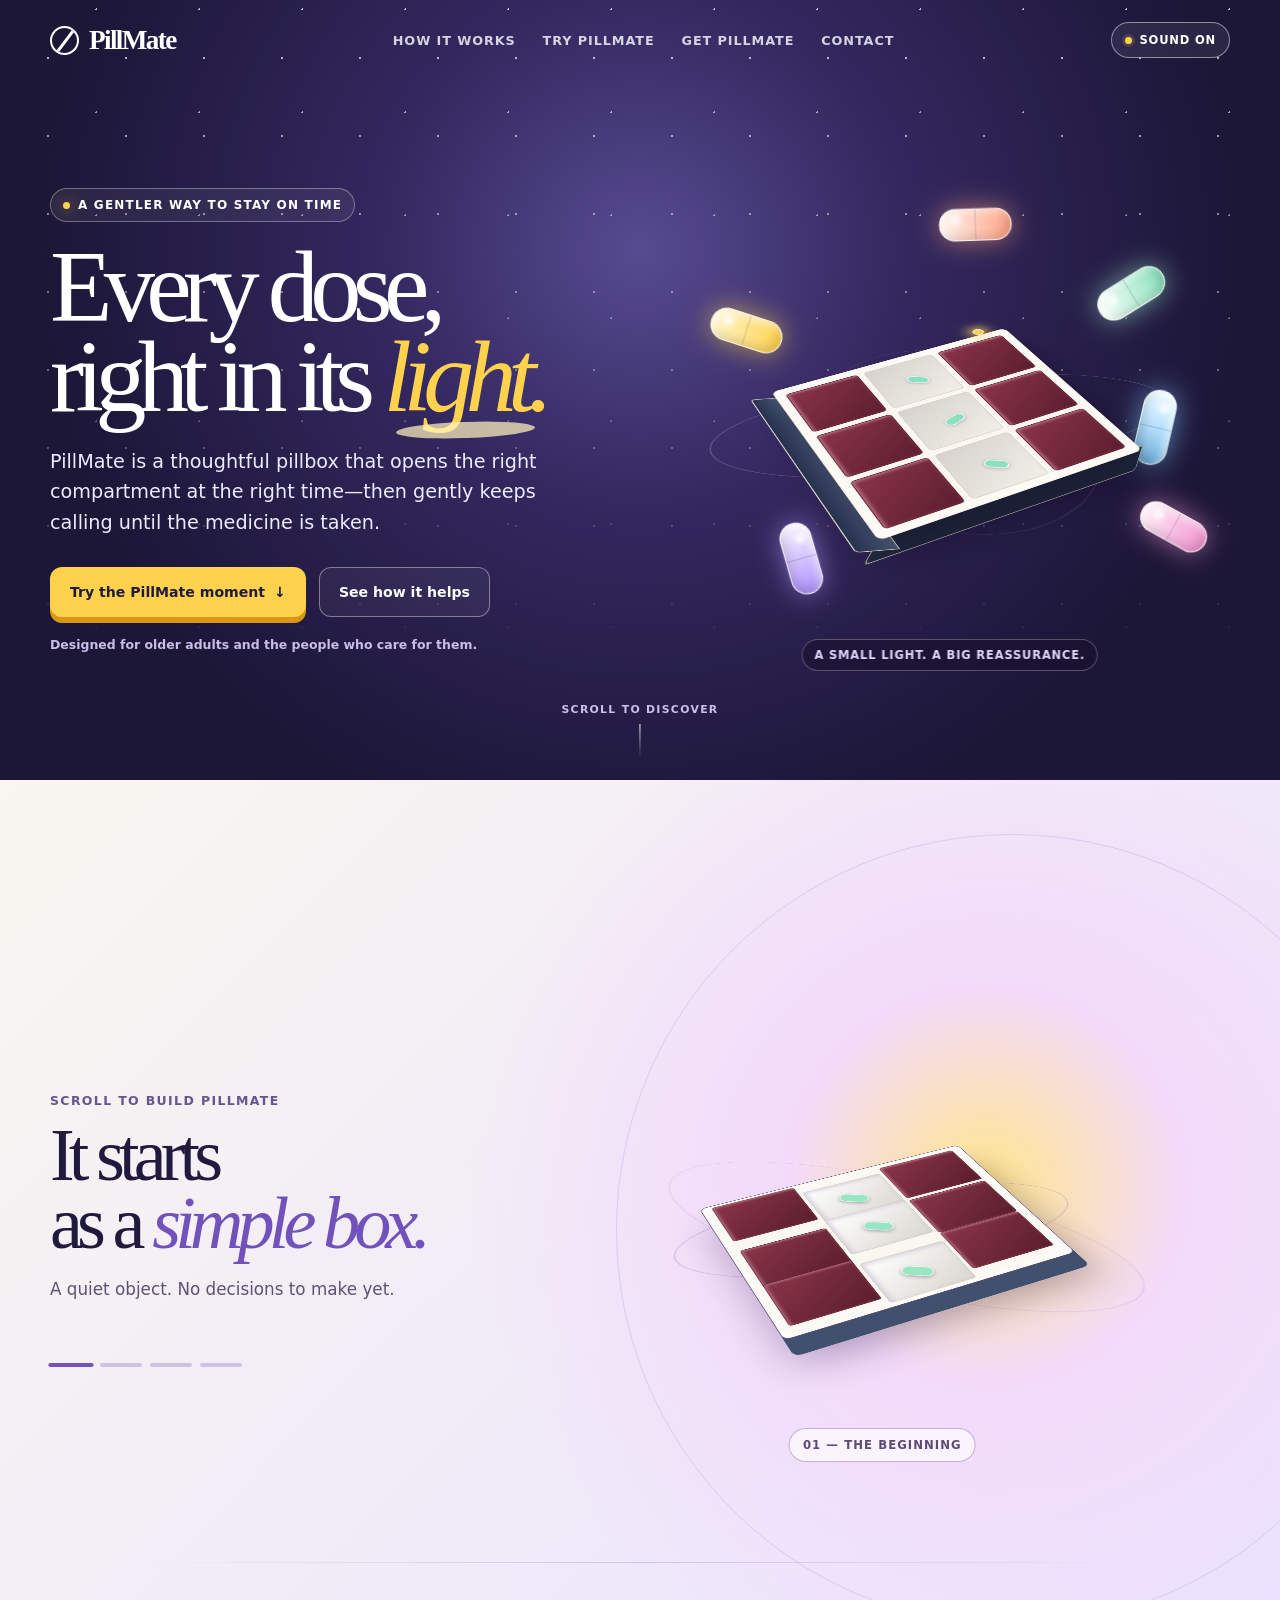
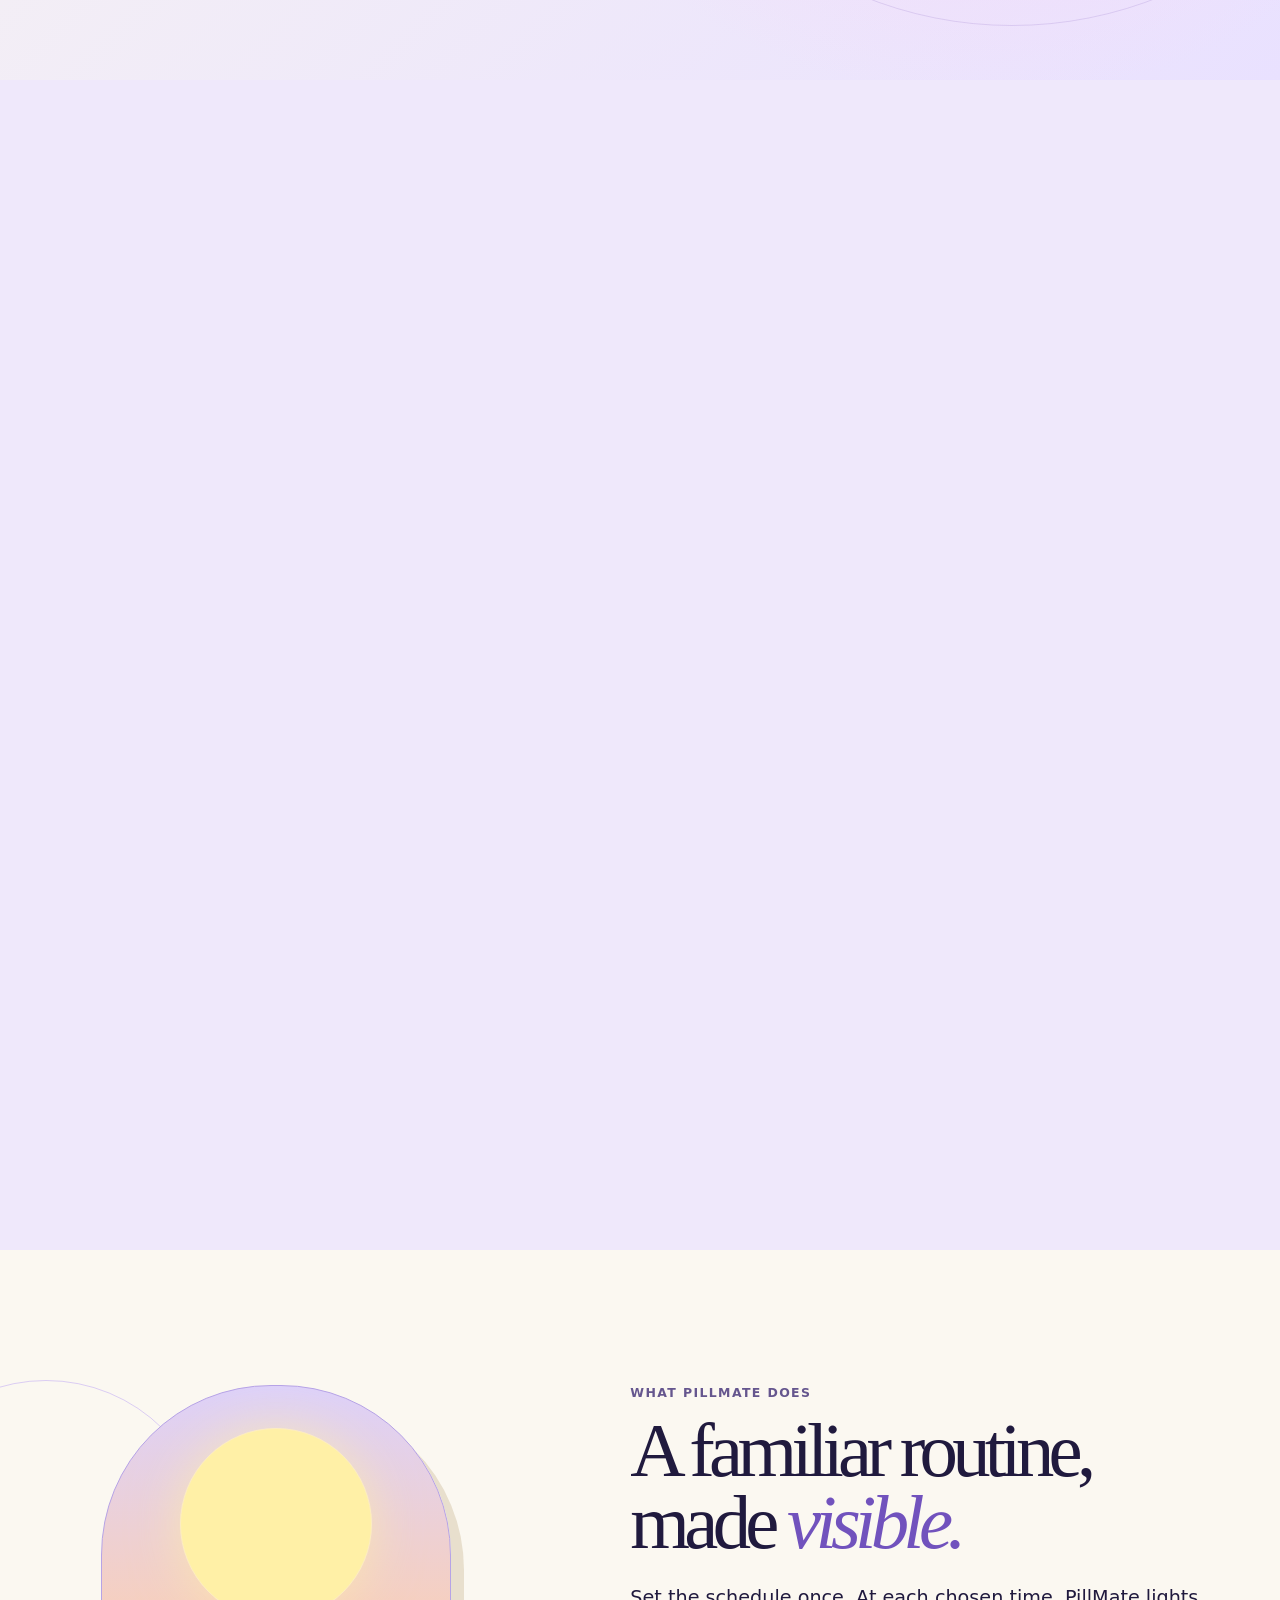
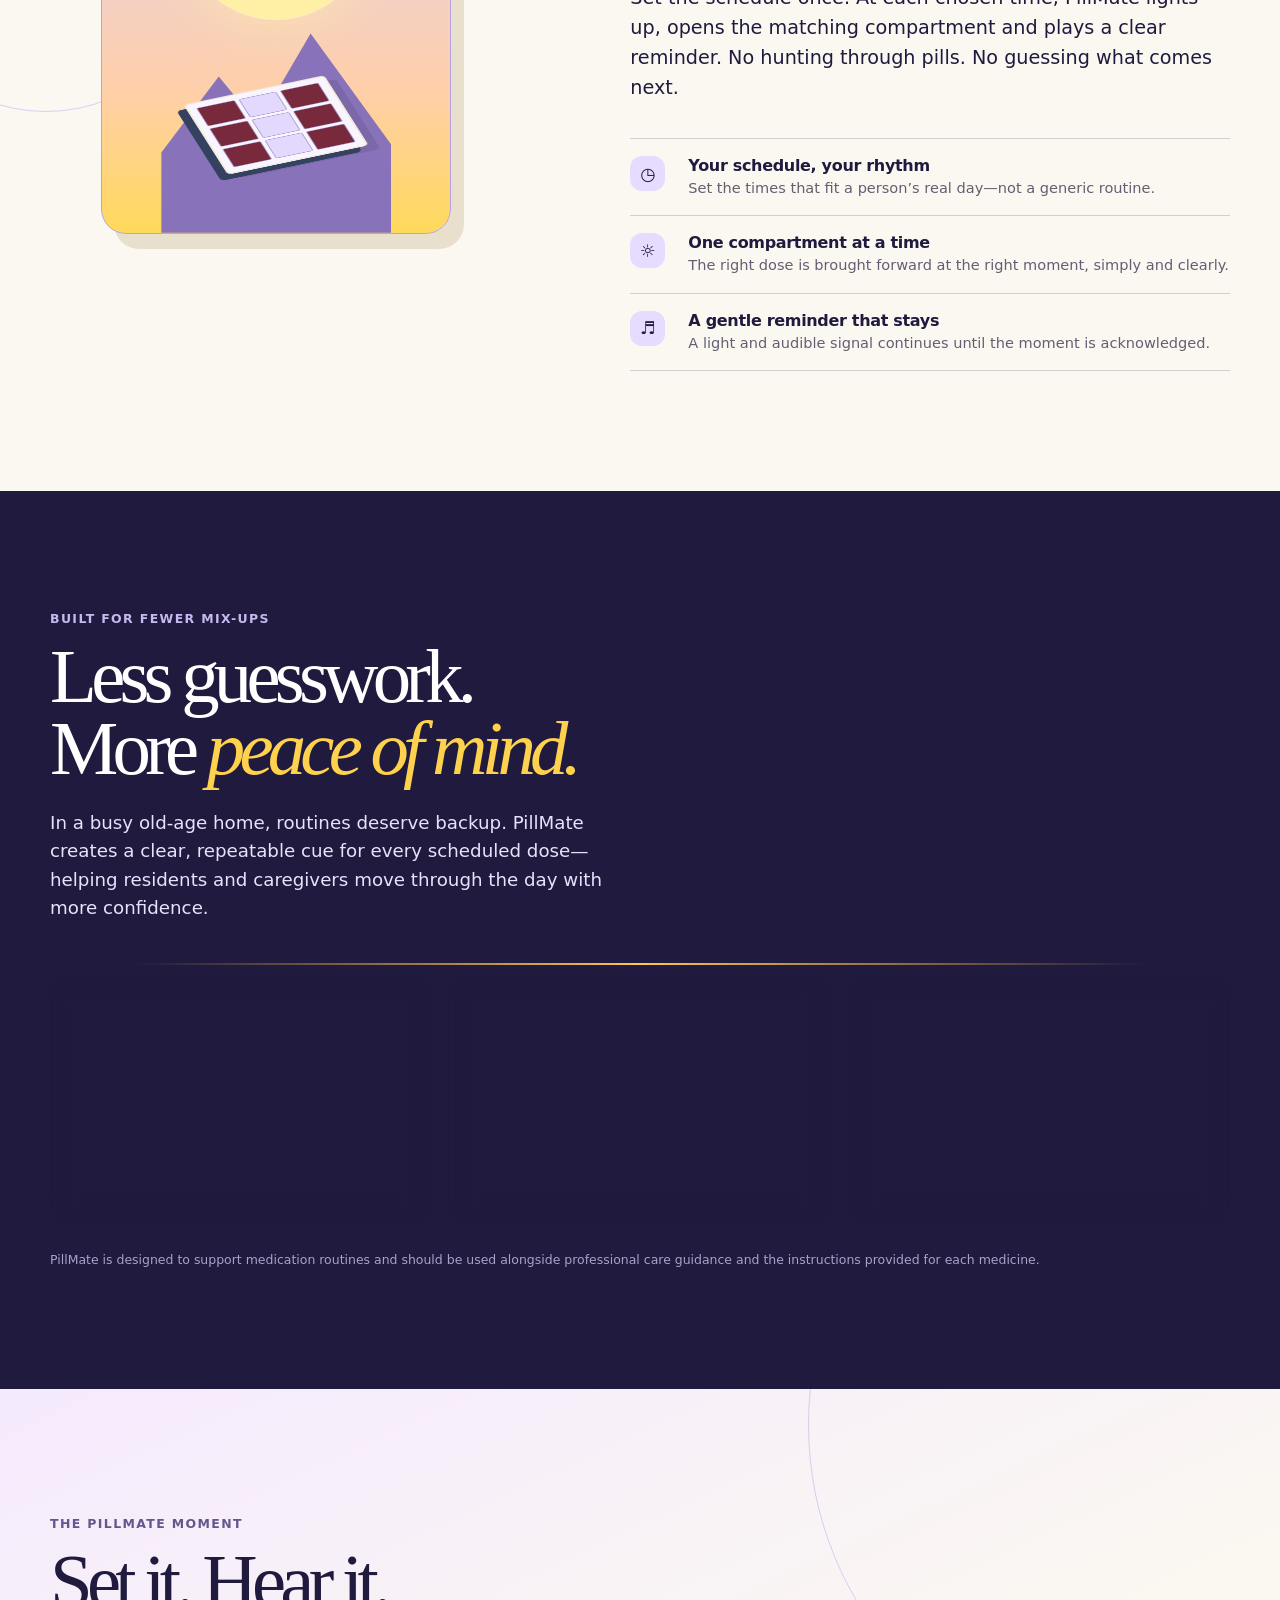
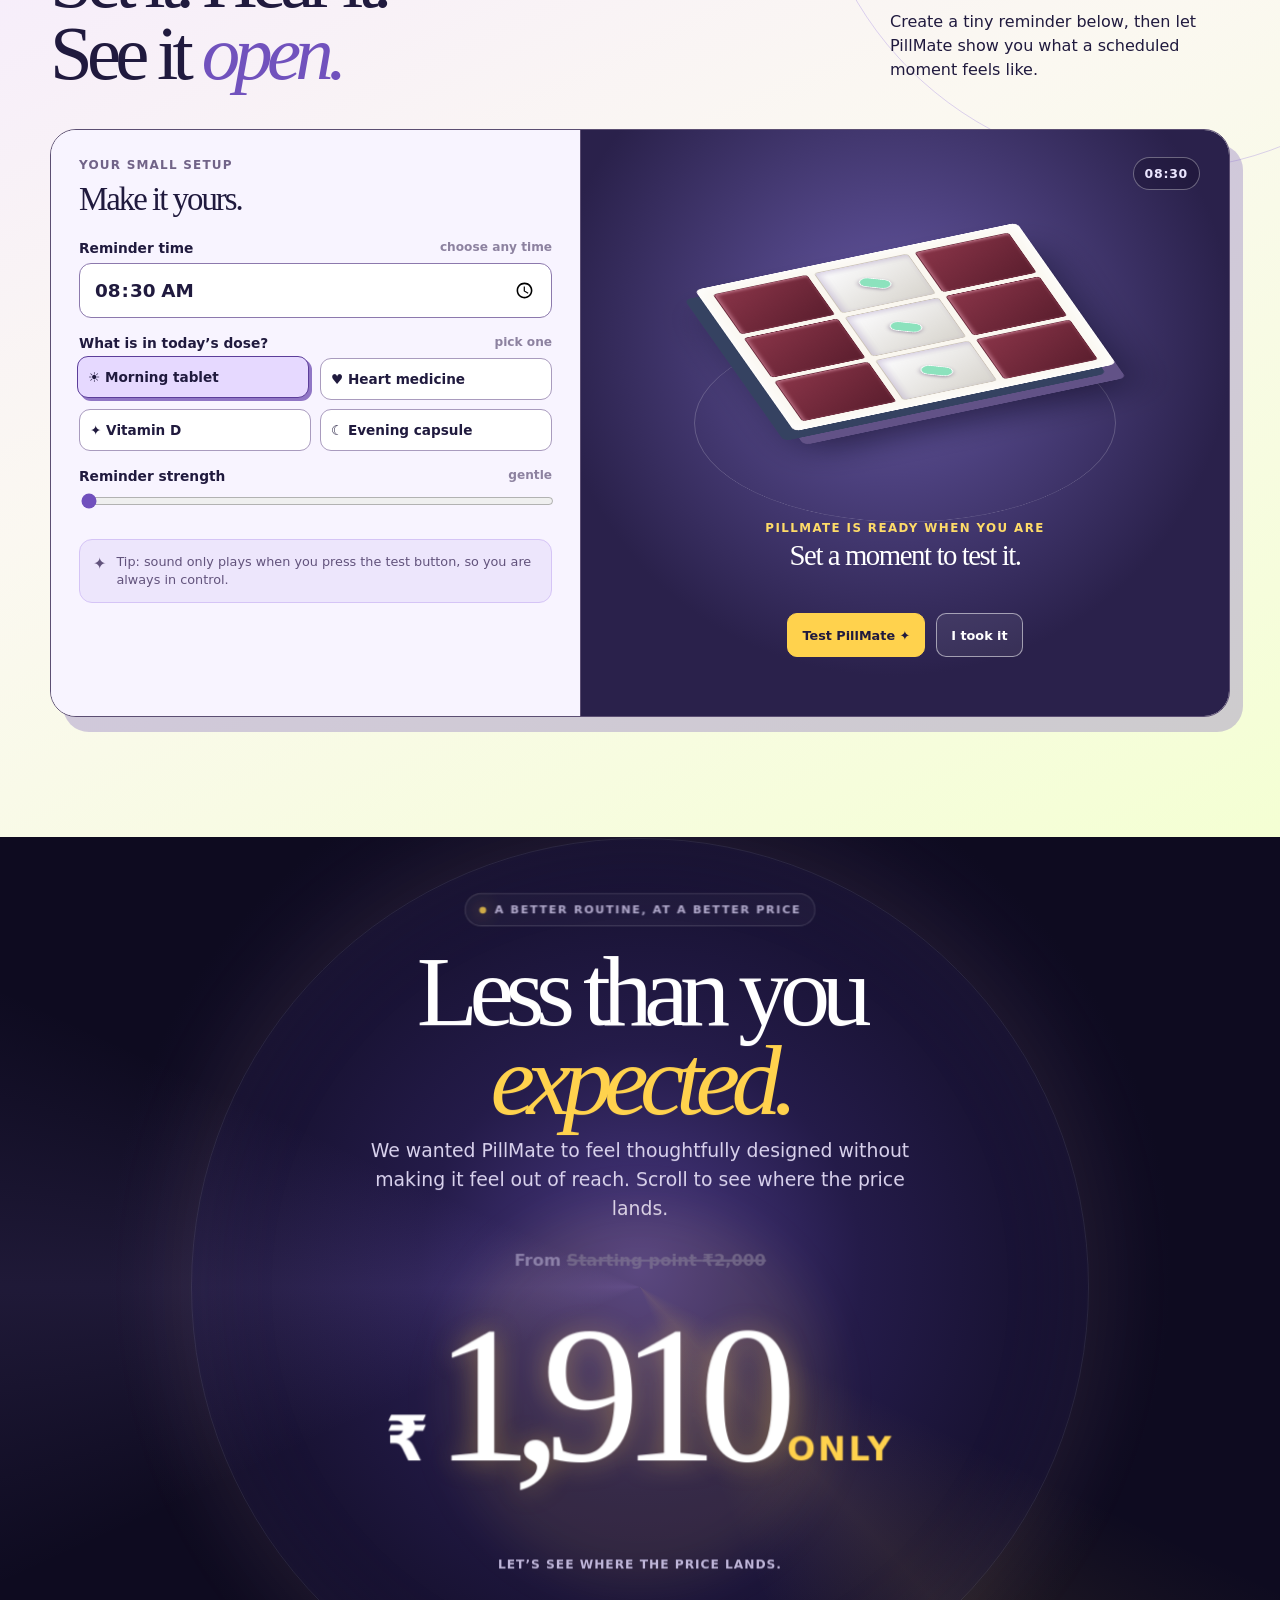
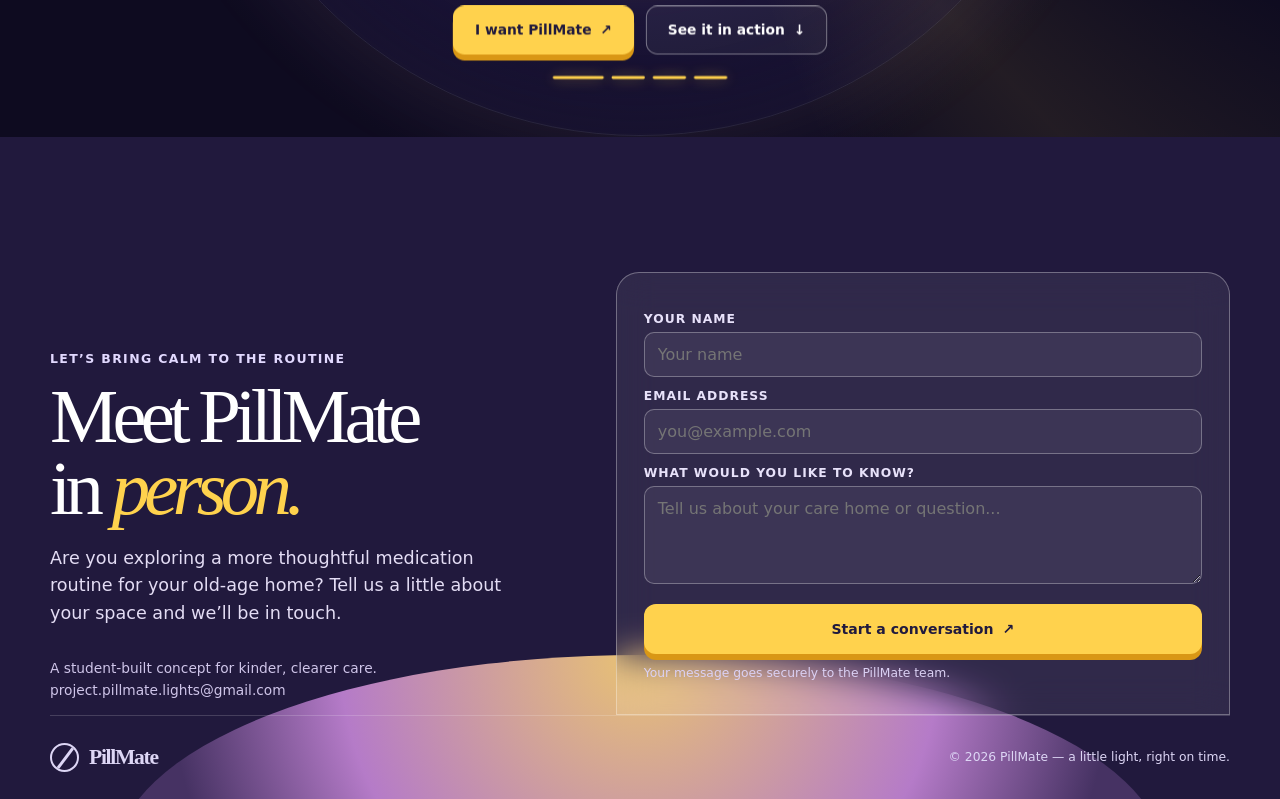
==== index.html @ ad701865 "Initial commit via Netlify [skip ci]" ====
<!doctype html>
<html lang="en">
<head>
  <meta charset="UTF-8" />
  <meta name="viewport" content="width=device-width, initial-scale=1.0" />
  <meta name="theme-color" content="#1b1535" />
  <title>PillMate — light for every dose</title>
  <style>
    :root {
      --ink: #201a3e;
      --night: #1c1637;
      --paper: #fbf8f1;
      --lavender: #e7dcff;
      --lilac: #aa8cf5;
      --peach: #ffc8a6;
      --gold: #ffd24d;
      --mint: #abedce;
      --red: #fb715e;
      --line: rgba(32, 26, 62, .18);
      --serif: Georgia, "Times New Roman", serif;
      --sans: Inter, ui-sans-serif, system-ui, -apple-system, BlinkMacSystemFont, "Segoe UI", sans-serif;
    }

    * { box-sizing: border-box; }
    html { scroll-behavior: smooth; }
    body { margin: 0; min-width: 320px; color: var(--ink); background: var(--paper); font-family: var(--sans); overflow-x: hidden; }
    button, input, textarea { font: inherit; }
    button { cursor: pointer; }
    a { color: inherit; text-decoration: none; }
    .shell { width: min(1180px, calc(100% - 48px)); margin: 0 auto; }
    .access-skip { position: absolute; left: -1000px; top: 10px; z-index: 100; padding: 12px 15px; color: #fff; background: var(--ink); border-radius: 10px; }
    .access-skip:focus { left: 10px; }

    .nav-wrap { position: absolute; z-index: 20; top: 0; left: 0; width: 100%; }
    nav { display: flex; align-items: center; justify-content: space-between; gap: 24px; padding: 22px 0; color: #fff; }
    .logo { display: inline-flex; align-items: center; gap: 10px; font-family: var(--serif); font-size: 1.7rem; font-weight: 700; letter-spacing: -.06em; }
    .logo-mark { position: relative; width: 29px; height: 29px; border: 2px solid currentColor; border-radius: 50%; overflow: hidden; }
    .logo-mark::before { content: ""; position: absolute; width: 3px; height: 34px; background: currentColor; left: 12px; top: -4px; transform: rotate(37deg); }
    .nav-links { display: flex; gap: 27px; align-items: center; font-size: .8rem; font-weight: 800; letter-spacing: .07em; text-transform: uppercase; }
    .nav-links a { opacity: .8; transition: opacity .2s; }
    .nav-links a:hover { opacity: 1; }
    .sound-button { display: inline-flex; gap: 7px; align-items: center; border: 1px solid #ffffff77; padding: 10px 13px; color: inherit; border-radius: 999px; background: #ffffff12; font-size: .72rem; font-weight: 800; letter-spacing: .07em; text-transform: uppercase; backdrop-filter: blur(10px); }
    .sound-dot { width: 7px; height: 7px; border-radius: 50%; background: var(--gold); box-shadow: 0 0 0 3px #ffd24d22; }

    .hero { position: relative; min-height: 780px; display: grid; place-items: center; padding: 140px 0 80px; color: #fff; overflow: hidden; background: radial-gradient(circle at 50% 32%, #574b91 0, #33285f 31%, #1c1637 72%); }
    .hero::before { content: ""; position: absolute; inset: 0; opacity: .72; background-image: radial-gradient(#fff 1px, transparent 1px), radial-gradient(#fff 1px, transparent 1px); background-size: 78px 78px, 103px 103px; background-position: 9px 19px, 45px 61px; mask-image: linear-gradient(to bottom, #000, transparent 89%); }
    .hero-grid { display: grid; grid-template-columns: 1.02fr .98fr; align-items: center; gap: 36px; position: relative; z-index: 2; }
    .kicker { display: inline-flex; gap: 8px; align-items: center; padding: 9px 12px; border: 1px solid #ffffff55; border-radius: 999px; color: #fff; background: #ffffff0f; font-size: .75rem; font-weight: 800; letter-spacing: .1em; text-transform: uppercase; }
    .kicker i { width: 7px; height: 7px; border-radius: 50%; background: var(--gold); box-shadow: 0 0 18px var(--gold); }
    h1, h2, h3, p { margin-top: 0; }
    h1 { max-width: 690px; margin: 20px 0 24px; font-family: var(--serif); font-size: clamp(3.8rem, 8vw, 7.5rem); font-weight: 500; line-height: .88; letter-spacing: -.085em; }
    h1 em { position: relative; color: var(--gold); font-style: italic; }
    h1 em::after { content: ""; position: absolute; left: 8%; bottom: -.05em; width: 86%; height: .16em; border-radius: 50%; background: #fff4bd; transform: rotate(-2deg); opacity: .72; }
    .hero-copy { max-width: 505px; font-size: clamp(1rem, 1.65vw, 1.2rem); line-height: 1.6; color: #eeebff; }
    .hero-cta { display: flex; gap: 13px; flex-wrap: wrap; margin-top: 28px; }
    .button { display: inline-flex; align-items: center; justify-content: center; gap: 9px; min-height: 50px; padding: 13px 19px; border: 1.5px solid transparent; border-radius: 12px; font-size: .88rem; font-weight: 850; transition: transform .18s, box-shadow .18s, background .18s; }
    .button:hover { transform: translateY(-3px); }
    .button.primary { color: var(--ink); background: var(--gold); box-shadow: 0 6px 0 #d99715; }
    .button.primary:hover { box-shadow: 0 3px 0 #d99715; }
    .button.ghost { color: #fff; background: #ffffff0c; border-color: #ffffff66; }
    .hero-footnote { margin: 20px 0 0; color: #c8bee8; font-size: .78rem; font-weight: 650; }

    .scene { position: relative; height: 530px; min-width: 0; perspective: 1100px; }
    .orbit { position: absolute; top: 50%; left: 50%; border: 1px solid #ffffff3f; border-radius: 50%; transform: translate(-50%, -50%) rotateX(68deg) rotateZ(-20deg); }
    .orbit.one { width: 475px; height: 235px; } .orbit.two { width: 380px; height: 187px; transform: translate(-50%, -50%) rotateX(69deg) rotateZ(48deg); }
    .orbit.three { width: 565px; height: 275px; transform: translate(-50%, -50%) rotateX(72deg) rotateZ(83deg); opacity: .46; }
    .gem { position: absolute; z-index: 1; left: 50%; top: 50%; width: 64px; height: 64px; border: 1px solid #fff8; border-radius: 23px 48px 32px 47px; background: var(--gem); box-shadow: inset 7px 7px 10px #fff5, inset -10px -8px 15px #0002, 0 0 32px var(--glow); transform: translate(-50%, -50%) translate3d(var(--x), var(--y), var(--z)) rotate(var(--r)); animation: orbitFloat var(--time) ease-in-out infinite alternate; }
    .gem::after { content: ""; position: absolute; width: 17px; height: 17px; top: 13px; left: 13px; border-radius: 50%; background: #fff9; filter: blur(2px); }
    .g1 { --gem: #ffd45c; --glow: #ffcf4d99; --x: -198px; --y: -87px; --z: 30px; --r: 18deg; --time: 4.1s; }
    .g2 { --gem: #9de8c7; --glow: #9de8c799; --x: 176px; --y: -123px; --z: 32px; --r: -32deg; --time: 4.8s; }
    .g3 { --gem: #f293d0; --glow: #f293d099; --x: 224px; --y: 107px; --z: -2px; --r: 29deg; --time: 3.9s; }
    .g4 { --gem: #ae93fa; --glow: #ae93fa99; --x: -146px; --y: 136px; --z: 20px; --r: 74deg; --time: 4.5s; }
    .g5 { --gem: #ffa385; --glow: #ffa38599; --x: 25px; --y: -193px; --z: 14px; --r: -2deg; --time: 3.5s; }
    .g6 { --gem: #81cafa; --glow: #81cafa99; --x: 194px; --y: 7px; --z: 60px; --r: 103deg; --time: 4.7s; }
    .pillbox-3d { position: absolute; z-index: 4; top: 50%; left: 50%; width: 280px; height: 263px; transform: translate(-50%, -50%) rotateX(55deg) rotateZ(-28deg); transform-style: preserve-3d; animation: boxFloat 5.2s ease-in-out infinite; }
    .pillbox-3d::before { content: ""; position: absolute; z-index: -1; left: -24px; top: 10px; width: 34px; height: 100%; border: 1px solid #f4e9d8; border-radius: 4px 0 0 4px; background: linear-gradient(90deg, #283350, #526482); transform: skewY(21deg); }
    .box-top, .box-side { position: absolute; border: 1px solid #f2e8d8; background: #faf7f0; }
    .box-top { z-index: 2; inset: 0; display: grid; grid-template-columns: repeat(3, 1fr); grid-template-rows: repeat(3, 1fr); gap: 7px; padding: 10px; border-radius: 7px; box-shadow: inset 0 0 23px #fff, 0 32px 44px #08041455; }
    .box-side { z-index: -2; left: 5px; bottom: -23px; width: 100%; height: 29px; border-radius: 0 0 5px 5px; background: #283451; filter: brightness(.8); transform: skewX(-46deg); transform-origin: top; }
    .compartment { position: relative; overflow: hidden; border: 1px solid #d9d1c4; border-radius: 4px; background: linear-gradient(150deg, #d6d3ce, #f1eee6); }
    .compartment::before { content: ""; position: absolute; width: 22px; height: 10px; top: 44%; left: 41%; border: 1px solid #fff; border-radius: 9px; background: var(--pill-color); box-shadow: 0 1px 4px #4b376855; transform: rotate(-20deg); }
    .compartment:nth-child(3n + 1), .compartment:nth-child(3n) { border-color: #672435; background: linear-gradient(145deg, #8a3348, #5d1f30); box-shadow: inset 2px 2px 4px #bd7589; }
    .compartment:nth-child(3n + 1)::before, .compartment:nth-child(3n)::before { opacity: 0; }
    .compartment:nth-child(2n)::before { transform: rotate(35deg); } .compartment:nth-child(3n + 2)::before { background: #8be1bd; }
    .box-light { position: absolute; z-index: 8; top: -13px; right: 24px; width: 13px; height: 13px; border: 1px solid #fff; border-radius: 50%; background: var(--gold); box-shadow: 0 0 15px 6px #ffdc5eaa; animation: pulse 1.5s infinite alternate; }
    .scene-caption { position: absolute; z-index: 5; bottom: 14px; left: 50%; width: max-content; transform: translateX(-50%); padding: 8px 12px; border: 1px solid #ffffff44; border-radius: 999px; color: #ded7f9; background: #19112d99; font-size: .72rem; font-weight: 800; letter-spacing: .07em; text-transform: uppercase; backdrop-filter: blur(8px); }
    .scroll-hint { position: absolute; z-index: 4; bottom: 22px; left: 50%; display: flex; flex-direction: column; align-items: center; gap: 8px; transform: translateX(-50%); color: #c9bfeb; font-size: .68rem; font-weight: 800; letter-spacing: .12em; text-transform: uppercase; }
    .scroll-hint span { width: 1px; height: 34px; background: linear-gradient(#fff, transparent); }

    .evolution { --simple-opacity: 1; --parts-opacity: 0; --grid-gap: 5px; --box-scale: .78; --box-tilt: 0deg; --slot-a: 0px; --slot-b: 0px; --slot-c: 0px; position: relative; height: 230vh; background: #efe8fb; }
    .evolution-sticky { position: sticky; top: 0; height: 100vh; display: grid; align-items: center; overflow: hidden; background: radial-gradient(circle at 77% 45%, #ffe68e 0, #f3dafa 18%, transparent 47%), linear-gradient(135deg, #f9f6f0, #e9e1ff); }
    .evolution-sticky::before { content: ""; position: absolute; width: min(67vw, 790px); height: min(67vw, 790px); right: -10%; top: 50%; border: 1px solid #967bc93b; border-radius: 50%; transform: translateY(-50%); }
    .evolution-sticky::after { content: ""; position: absolute; width: 78%; height: 1px; bottom: 13%; left: 11%; background: linear-gradient(90deg, transparent, #8d75bf50, transparent); }
    .evolution-grid { position: relative; z-index: 1; display: grid; grid-template-columns: .78fr 1.22fr; gap: 40px; align-items: center; }
    .evolution-copy { max-width: 445px; }
    .evolution-copy h2 { margin: 14px 0 20px; font-family: var(--serif); font-size: clamp(3rem, 5.8vw, 5.8rem); font-weight: 500; line-height: .91; letter-spacing: -.08em; }
    .evolution-copy h2 em { color: #7152bd; font-style: italic; }
    .evolution-copy p { max-width: 390px; min-height: 53px; margin: 0; color: #5d5273; font-size: 1.05rem; line-height: 1.52; }
    .evolution-meter { display: flex; gap: 8px; margin-top: 33px; }
    .evolution-meter span { width: 42px; height: 4px; border-radius: 99px; background: #cfc3e4; transition: background .3s, transform .3s; }
    .evolution-meter span.on { background: #7152bd; transform: scaleX(1.08); }
    .evolution-figure { position: relative; height: 540px; perspective: 1100px; }
    .evolution-aura { position: absolute; top: 49%; left: 50%; width: 420px; height: 190px; border: 1px solid #8d72bc66; border-radius: 50%; transform: translate(-50%, -50%) rotateX(67deg) rotateZ(-24deg); }
    .evolution-aura.two { width: 550px; height: 244px; opacity: .5; transform: translate(-50%, -50%) rotateX(67deg) rotateZ(36deg); }
    .evolution-box { position: absolute; z-index: 2; top: 50%; left: 50%; width: min(390px, 76vw); height: 300px; padding: 14px; display: grid; grid-template-columns: repeat(3, 1fr); grid-template-rows: repeat(3, 1fr); gap: var(--grid-gap); border: 1.5px solid #675382; border-radius: 9px; background: #faf7f0; box-shadow: inset 0 0 38px #ffffff, 0 31px 0 #41506e, 0 49px 55px #2e1c4b55; transform: translate(-50%, -50%) rotateX(56deg) rotateZ(calc(-26deg + var(--box-tilt))) scale(var(--box-scale)); transform-style: preserve-3d; will-change: transform; }
    .evolution-box::before { content: ""; position: absolute; z-index: -1; left: -26px; top: 9px; width: 33px; height: 100%; border: 1px solid #e9e1d2; border-radius: 5px 0 0 5px; background: #33405f; transform: skewY(18deg); transform-origin: top; }
    .evolution-solid { position: absolute; z-index: 5; inset: 0; overflow: hidden; border: 1px solid #675382; border-radius: 9px; background: linear-gradient(145deg, #fffefd, #c8b8ee 65%, #9d85cf); opacity: var(--simple-opacity); pointer-events: none; }
    .evolution-solid::before { content: ""; position: absolute; width: 35%; aspect-ratio: 1; top: 17%; left: 18%; border-radius: 50%; background: #ffffff95; filter: blur(11px); }
    .evolution-solid::after { content: "KIRAN"; position: absolute; right: 25px; bottom: 19px; color: #5f4e81; font-size: .74rem; font-weight: 900; letter-spacing: .18em; }
    .evolution-slot { position: relative; overflow: hidden; border: 1px solid #d8cfbf; border-radius: 4px; background: linear-gradient(145deg, #fff, #d9d7d0); box-shadow: inset 3px 3px 8px #9e8fbc66; opacity: var(--parts-opacity); transition: box-shadow .14s; }
    .evolution-slot:nth-child(1), .evolution-slot:nth-child(5), .evolution-slot:nth-child(9) { transform: translateY(var(--slot-a)); }
    .evolution-slot:nth-child(2), .evolution-slot:nth-child(4), .evolution-slot:nth-child(8) { transform: translateY(var(--slot-b)); }
    .evolution-slot:nth-child(3), .evolution-slot:nth-child(6), .evolution-slot:nth-child(7) { transform: translateY(var(--slot-c)); }
    .evolution-slot::before { content: ""; position: absolute; width: 37px; height: 17px; top: 50%; left: 50%; border: 1px solid #fff; border-radius: 13px; background: #fa907e; box-shadow: 0 3px 6px #39264c55; transform: translate(-50%, -50%) rotate(-22deg); }
    .evolution-slot:nth-child(3n + 1), .evolution-slot:nth-child(3n) { border-color: #682638; background: linear-gradient(145deg, #893448, #5b1e2e); box-shadow: inset 2px 2px 5px #bd7488; }
    .evolution-slot:nth-child(3n + 1)::before, .evolution-slot:nth-child(3n)::before { opacity: 0; }
    .evolution-slot:nth-child(2)::before, .evolution-slot:nth-child(5)::before, .evolution-slot:nth-child(8)::before { background: #99e6c4; transform: translate(-50%, -50%) rotate(31deg); }
    .evolution-slot.final { box-shadow: inset 0 0 19px #fff7bf, 0 0 31px #ffcf4d; }
    .evolution-light { position: absolute; z-index: 7; top: -16px; right: 31px; width: 15px; height: 15px; border: 1px solid #fff; border-radius: 50%; background: #ffd550; box-shadow: 0 0 22px 8px #ffdc6599; opacity: var(--parts-opacity); }
    .evolution-tag { position: absolute; z-index: 5; bottom: 38px; left: 50%; padding: 9px 13px; border: 1px solid #8067ac77; border-radius: 999px; color: #5d4a78; background: #ffffffa6; font-size: .73rem; font-weight: 900; letter-spacing: .09em; text-transform: uppercase; transform: translateX(-50%); white-space: nowrap; }

    .intro { position: relative; padding: 135px 0 120px; background: var(--paper); overflow: hidden; }
    .intro::before { content: ""; position: absolute; z-index: 0; left: -120px; top: 130px; width: 330px; height: 330px; border: 1px solid var(--lilac); border-radius: 50%; opacity: .4; }
    .eyebrow { color: #65568e; font-size: .78rem; font-weight: 900; letter-spacing: .11em; text-transform: uppercase; }
    .intro-grid { position: relative; z-index: 1; display: grid; grid-template-columns: .86fr 1.14fr; align-items: start; gap: 10vw; }
    .intro h2, .error h2, .demo-heading h2, .contact h2 { max-width: 700px; margin: 15px 0 24px; font-family: var(--serif); font-size: clamp(2.9rem, 6vw, 5.5rem); font-weight: 500; line-height: .94; letter-spacing: -.075em; }
    .intro h2 em, .error h2 em, .demo-heading h2 em, .contact h2 em { color: #7152bd; font-style: italic; }
    .intro-copy { max-width: 600px; margin: 0 0 36px; font-size: clamp(1.08rem, 1.5vw, 1.34rem); line-height: 1.55; }
    .promise-list { display: grid; gap: 0; border-top: 1px solid var(--line); }
    .promise { display: grid; grid-template-columns: 46px 1fr; gap: 12px; padding: 17px 0; border-bottom: 1px solid var(--line); }
    .promise-icon { width: 35px; height: 35px; display: grid; place-items: center; border-radius: 12px; background: var(--lavender); font-size: 1.1rem; }
    .promise strong { display: block; margin-bottom: 2px; font-size: 1rem; letter-spacing: -.02em; }
    .promise span { color: #635e72; font-size: .91rem; line-height: 1.45; }
    .sun-window { position: relative; width: min(100%, 350px); aspect-ratio: .78; margin: 0 auto; overflow: hidden; border: 1px solid #b6a3e6; border-radius: 170px 170px 25px 25px; background: linear-gradient(180deg, #ddd1fa 0%, #ffcfaa 68%, #ffd95b 100%); box-shadow: 13px 15px 0 #e8dfcd; }
    .sun-window::before { content: ""; position: absolute; width: 190px; height: 190px; top: 42px; left: 50%; border: 1px solid #fdedc2; border-radius: 50%; background: #fff0a6; box-shadow: 0 0 50px #fff0a6aa; transform: translateX(-50%); }
    .sun-window::after { content: ""; position: absolute; left: 17%; right: 17%; bottom: 0; height: 46%; border-radius: 100% 100% 0 0; background: #8873ba; clip-path: polygon(0 61%, 25% 24%, 42% 47%, 65% 3%, 100% 57%, 100% 100%, 0 100%); }
    .mini-box { position: absolute; z-index: 2; left: 50%; bottom: 43px; width: 150px; height: 130px; padding: 8px; display: grid; grid-template-columns: repeat(3, 1fr); grid-template-rows: repeat(3, 1fr); gap: 4px; border: 2px solid #f2eadd; border-radius: 5px; background: #f9f5ff; box-shadow: -10px 8px 0 #344161, 9px 10px 0 #58497944; transform: translateX(-50%) rotateX(55deg) rotateZ(-20deg); }
    .mini-box span { border: 1px solid #aa9ecb; border-radius: 2px; background: #e3d9ff; } .mini-box span:nth-child(3n + 1), .mini-box span:nth-child(3n) { background: #79293c; }

    .error { padding: 120px 0; color: #fff; background: #201a3e; overflow: hidden; }
    .error .eyebrow { color: #c6b9ef; }
    .error h2 { max-width: 790px; }
    .error h2 em { color: var(--gold); }
    .error-lead { max-width: 600px; color: #e8e1fb; font-size: 1.14rem; line-height: 1.55; }
    .guard-rail { position: relative; display: grid; grid-template-columns: repeat(3, 1fr); gap: 15px; margin-top: 54px; }
    .guard-rail::before { content: ""; position: absolute; z-index: 0; top: -13px; left: 7%; right: 7%; height: 2px; background: linear-gradient(90deg, transparent, #ffc74e, transparent); }
    .rail-card { position: relative; z-index: 1; min-height: 245px; padding: 25px; border: 1px solid #ffffff38; border-radius: 22px; background: linear-gradient(140deg, #ffffff14, #ffffff04); backdrop-filter: blur(12px); transition: transform .35s, background .35s; }
    .rail-card:hover { background: #ffffff1c; transform: translateY(-9px); }
    .rail-num { color: var(--gold); font-family: var(--serif); font-size: 1.45rem; font-style: italic; }
    .rail-card h3 { margin: 46px 0 9px; font-family: var(--serif); font-size: 1.65rem; font-weight: 500; letter-spacing: -.045em; }
    .rail-card p { margin: 0; color: #d4cef0; line-height: 1.5; font-size: .94rem; }
    .not-a-promise { margin: 30px 0 0; color: #aaa0cc; font-size: .78rem; line-height: 1.45; }

    .demo { position: relative; padding: 127px 0 120px; overflow: hidden; background: linear-gradient(155deg, #f5eafe, #fbf8f1 46%, #f4ffd3); }
    .demo::before { content: ""; position: absolute; width: 690px; height: 690px; top: -310px; right: -220px; border: 1px solid #8e71dd; border-radius: 50%; opacity: .3; }
    .demo-heading { position: relative; z-index: 1; display: flex; justify-content: space-between; gap: 35px; align-items: end; margin-bottom: 38px; }
    .demo-heading h2 { margin-bottom: 0; }
    .demo-heading p { max-width: 340px; margin: 0 0 8px; font-size: 1rem; line-height: 1.52; }
    .demo-shell { position: relative; z-index: 1; display: grid; grid-template-columns: .9fr 1.1fr; min-height: 588px; overflow: hidden; border: 1.5px solid #5b4e72; border-radius: 26px; background: #fffef9; box-shadow: 13px 15px 0 #7e67ba55; }
    .customizer { padding: 28px; border-right: 1.5px solid #5b4e72; background: #f8f4ff; }
    .step-label { color: #716388; font-size: .75rem; font-weight: 900; letter-spacing: .1em; text-transform: uppercase; }
    .customizer h3 { margin: 9px 0 22px; font-family: var(--serif); font-size: 2.05rem; font-weight: 500; letter-spacing: -.06em; }
    .field { margin: 17px 0; }
    .field label { display: flex; justify-content: space-between; gap: 12px; margin-bottom: 7px; font-size: .86rem; font-weight: 800; }
    .field span { color: #8d82a0; font-size: .76rem; font-weight: 700; }
    .time-input { width: 100%; padding: 14px; color: var(--ink); border: 1.5px solid #8c79ad; border-radius: 12px; background: #fff; font-size: 1.15rem; font-weight: 800; }
    .pill-options { display: grid; grid-template-columns: 1fr 1fr; gap: 9px; }
    .pill-option { padding: 12px 10px; border: 1.5px solid #a99bbe; border-radius: 11px; color: var(--ink); background: #fff; font-size: .85rem; font-weight: 800; text-align: left; transition: .18s; }
    .pill-option:hover, .pill-option.active { border-color: #5c3e9a; background: #e6d9ff; box-shadow: 3px 3px 0 #9076c5; transform: translate(-2px, -2px); }
    .slider { width: 100%; accent-color: #7150bd; }
    .hint-card { display: flex; gap: 10px; margin-top: 26px; padding: 13px; border: 1px solid #d5c4f6; border-radius: 13px; color: #62537c; background: #ede6fc; font-size: .8rem; line-height: 1.4; }
    .hint-card b { font-size: 1rem; }
    .simulator { position: relative; display: flex; flex-direction: column; align-items: center; justify-content: center; min-height: 490px; padding: 32px; overflow: hidden; color: #fff; background: radial-gradient(circle at 48% 35%, #6658a4, #2a214b 67%); }
    .simulator::before { content: ""; position: absolute; width: 420px; height: 420px; border: 1px solid #ffffff33; border-radius: 50%; transform: rotateX(62deg); }
    .sim-time { position: absolute; z-index: 7; top: 27px; right: 29px; padding: 8px 11px; border: 1px solid #ffffff55; border-radius: 99px; color: #ebe6ff; background: #170f2d66; font-size: .78rem; font-weight: 850; letter-spacing: .06em; }
    .demo-box { position: relative; z-index: 3; width: min(345px, 77vw); height: 278px; display: grid; grid-template-columns: repeat(3, 1fr); grid-template-rows: repeat(3, 1fr); gap: 7px; padding: 12px; border: 2px solid #fff9; border-radius: 7px; background: #faf7f0; box-shadow: -16px 13px 0 #354261, inset 0 0 25px #fff, 0 27px 0 #625287, 0 43px 53px #03001288; transform: rotateX(57deg) rotateZ(-21deg); transform-style: preserve-3d; transition: transform .65s cubic-bezier(.2,.8,.2,1); }
    .demo-box.alarm { animation: buzz .13s linear 12; }
    .demo-box .slot { position: relative; overflow: hidden; border: 1px solid #cbc3b7; border-radius: 4px; background: linear-gradient(150deg, #fdfdff, #d7d4cd); box-shadow: inset 3px 3px 8px #9a87ba66; transition: background .35s, box-shadow .35s, transform .4s; }
    .demo-box .slot::before { content: ""; position: absolute; width: 31px; height: 15px; top: 50%; left: 50%; border: 1px solid #fff; border-radius: 12px; background: #ff907c; box-shadow: 0 2px 5px #48335e66; transform: translate(-50%, -50%) rotate(-22deg); transition: opacity .45s, transform .45s; }
    .demo-box .slot:nth-child(3n + 1), .demo-box .slot:nth-child(3n) { border-color: #682638; background: linear-gradient(145deg, #893448, #5b1e2e); box-shadow: inset 2px 2px 5px #bd7488; }
    .demo-box .slot:nth-child(3n + 1)::before, .demo-box .slot:nth-child(3n)::before { opacity: 0; }
    .demo-box .slot:nth-child(2)::before, .demo-box .slot:nth-child(5)::before, .demo-box .slot:nth-child(8)::before { background: #8ce2bd; transform: translate(-50%, -50%) rotate(32deg); }
    .demo-box .slot.active { background: linear-gradient(150deg, #fffef3, #ffe578); box-shadow: inset 0 0 16px #fff4bd, 0 0 28px #ffd453; transform: translateY(-4px); }
    .demo-box .slot.open { background: #51476f; transform: translateY(-22px) rotateX(18deg); box-shadow: 0 14px 0 #8374a1, 0 23px 30px #0e092255; }
    .demo-box .slot.open::before { opacity: 0; transform: translate(-50%, 12px) rotate(-22deg); }
    .alarm-copy { position: relative; z-index: 4; min-height: 75px; margin-top: 55px; text-align: center; }
    .alarm-copy .status { display: block; color: #fedb68; font-size: .74rem; font-weight: 900; letter-spacing: .12em; text-transform: uppercase; }
    .alarm-copy strong { display: block; margin-top: 4px; font-family: var(--serif); font-size: 1.8rem; font-weight: 500; letter-spacing: -.05em; }
    .sim-buttons { position: relative; z-index: 5; display: flex; gap: 11px; margin-top: 17px; }
    .sim-buttons button { min-height: 44px; padding: 10px 14px; border: 1px solid #fff8; border-radius: 10px; color: #fff; background: #ffffff12; font-size: .8rem; font-weight: 900; }
    .sim-buttons .take { color: var(--ink); background: var(--gold); border-color: var(--gold); }
    .sim-buttons button:hover { transform: translateY(-2px); }
    .wave { position: absolute; z-index: 2; width: 140px; height: 140px; border: 1px solid #ffd45a; border-radius: 50%; opacity: 0; }
    .simulator.ringing .wave { animation: wave 1.2s ease-out infinite; }
    .simulator.ringing .wave.w2 { animation-delay: .4s; }
    .simulator.ringing .wave.w3 { animation-delay: .8s; }

    .contact { position: relative; padding: 135px 0 0; overflow: hidden; color: #fff; background: #21193d; }
    .contact::before { content: ""; position: absolute; width: 1050px; height: 410px; bottom: -266px; left: 50%; border-radius: 50% 50% 0 0; background: radial-gradient(circle at 50% 0%, #e9c372, #b57bc8 45%, #463263 71%); transform: translateX(-50%); }
    .contact-grid { position: relative; z-index: 2; display: grid; grid-template-columns: .86fr 1.14fr; gap: 8vw; align-items: end; }
    .contact .eyebrow { color: #e2d9ff; }
    .contact h2 { margin-bottom: 20px; }
    .contact h2 em { color: var(--gold); }
    .contact-lead { max-width: 470px; color: #e3dcf4; font-size: 1.1rem; line-height: 1.55; }
    .contact-details { margin-top: 30px; color: #cfc5e9; font-size: .86rem; line-height: 1.6; }
    .contact-form { padding: 27px; border: 1px solid #ffffff52; border-radius: 23px 23px 0 0; background: #ffffff12; backdrop-filter: blur(18px); }
    .contact-form label { display: block; margin: 12px 0 6px; color: #e8e2fa; font-size: .77rem; font-weight: 900; letter-spacing: .08em; text-transform: uppercase; }
    .contact-form input, .contact-form textarea { width: 100%; padding: 12px 13px; outline: 0; border: 1px solid #ffffff4d; border-radius: 10px; color: #fff; background: #ffffff10; }
    .contact-form input:focus, .contact-form textarea:focus { border-color: var(--gold); box-shadow: 0 0 0 3px #ffd24d22; }
    .contact-form textarea { min-height: 98px; resize: vertical; }
    .contact-form .button { margin-top: 16px; width: 100%; }
    .form-note { min-height: 22px; margin: 11px 0 0; color: #dbd1f4; font-size: .77rem; line-height: 1.4; }
    .footer { position: relative; z-index: 2; display: flex; justify-content: space-between; align-items: center; gap: 20px; padding: 27px 0; border-top: 1px solid #ffffff2b; color: #ddd6f5; font-size: .77rem; }
    .footer .logo { font-size: 1.35rem; }
    .scroll-in { opacity: 0; transform: translateY(28px); transition: opacity .75s ease, transform .75s cubic-bezier(.2,.7,.2,1); }
    .scroll-in.show { opacity: 1; transform: none; }
    @keyframes orbitFloat { to { margin-top: -16px; transform: translate(-50%, -50%) translate3d(var(--x), var(--y), var(--z)) rotate(calc(var(--r) + 24deg)); } }
    @keyframes boxFloat { 50% { transform: translate(-50%, -53%) rotateX(58deg) rotateZ(-20deg); } }
    @keyframes pulse { to { box-shadow: 0 0 22px 9px #ffdc5e; } }
    @keyframes buzz { 25% { transform: rotateX(57deg) rotateZ(-22deg) translateX(-7px); } 75% { transform: rotateX(57deg) rotateZ(-19deg) translateX(7px); } }
    @keyframes wave { 0% { opacity: .8; transform: scale(.4); } 100% { opacity: 0; transform: scale(2.9); } }

    /* Commercial reveal */
    .commercial { position: relative; min-height: 100vh; overflow: hidden; color: #fff; background: #0e0b20; }
    .commercial-sticky { position: sticky; top: 0; height: 100vh; min-height: 650px; display: grid; place-items: center; overflow: hidden; background:
      radial-gradient(circle at 50% 48%, #4c3b86 0, #241b49 28%, #0e0b20 67%); }
    .commercial-sticky::before { content:""; position:absolute; inset:-30%;
      background: conic-gradient(from 0deg, transparent 0 32%, #ffd24d16 38%, transparent 44% 68%, #aa8cf51c 75%, transparent 82%);
      animation: commercialSpin 22s linear infinite; }
    .commercial-sticky::after { content:""; position:absolute; width:70vw; height:70vw; max-width:900px; max-height:900px;
      border:1px solid #ffffff18; border-radius:50%; box-shadow:0 0 100px #ffd24d12, inset 0 0 100px #aa8cf512; }
    .commercial-grid { position:relative; z-index:2; width:min(1000px, calc(100% - 48px)); text-align:center; }
    .commercial-kicker { display:inline-flex; align-items:center; gap:9px; padding:9px 14px; border:1px solid #ffffff35;
      border-radius:999px; color:#ddd5f6; background:#ffffff0b; font-size:.72rem; font-weight:900; letter-spacing:.14em; text-transform:uppercase; backdrop-filter:blur(10px); }
    .commercial-kicker i { width:7px; height:7px; border-radius:50%; background:var(--gold); box-shadow:0 0 18px var(--gold); }
    .commercial h2 { margin:22px auto 12px; max-width:850px; font-family:var(--serif); font-size:clamp(3.2rem, 8vw, 7.6rem);
      font-weight:500; line-height:.88; letter-spacing:-.085em; }
    .commercial h2 em { color:var(--gold); font-style:italic; }
    .commercial-lead { max-width:600px; margin:0 auto; color:#d9d2ed; font-size:clamp(1rem, 1.7vw, 1.2rem); line-height:1.55; }
    .price-stage { position:relative; height:330px; display:grid; place-items:center; margin:10px auto 0; }
    .price-glow { position:absolute; width:330px; height:330px; border-radius:50%; background:#ffd24d16; filter:blur(20px); transform:scale(.5); transition:transform .9s, opacity .9s; }
    .price-old { position:absolute; top:17px; color:#a9a0c3; font-size:1.05rem; font-weight:800; opacity:0; transform:translateY(15px); transition:opacity .5s, transform .5s; }
    .price-old span { text-decoration:line-through; text-decoration-thickness:2px; }
    .price-now { position:relative; display:flex; align-items:baseline; justify-content:center; gap:8px; font-family:var(--serif);
      font-size:clamp(6rem, 18vw, 12.5rem); line-height:.8; letter-spacing:-.1em; opacity:.12; transform:scale(.76) translateY(22px);
      filter:blur(7px); transition:opacity .75s, transform 1s cubic-bezier(.15,.8,.15,1), filter .75s; }
    .price-now .currency { font-family:var(--sans); font-size:.32em; font-weight:900; letter-spacing:-.04em; }
    .price-now .digits { color:#fff; text-shadow:0 0 45px #ffd24d55; }
    .price-now .unit { margin-left:2px; color:#ffd24d; font-family:var(--sans); font-size:.17em; font-weight:900; letter-spacing:.08em; text-transform:uppercase; }
    .price-copy { min-height:32px; color:#bfb6d9; font-size:.78rem; font-weight:800; letter-spacing:.08em; text-transform:uppercase; opacity:0; transform:translateY(8px); transition:.5s; }
    .price-copy strong { color:#ffd24d; }
    .commercial-actions { display:flex; justify-content:center; gap:12px; flex-wrap:wrap; margin-top:18px; opacity:0; transform:translateY(18px); transition:.6s; }
    .commercial-actions .button { min-width:185px; }
    .commercial-progress { display:flex; justify-content:center; gap:8px; margin-top:22px; }
    .commercial-progress span { width:34px; height:3px; border-radius:99px; background:#ffffff2b; transition:.4s; }
    .commercial-progress span.on { width:52px; background:var(--gold); box-shadow:0 0 15px #ffd24d77; }
    .commercial[data-stage="1"] .price-old,
    .commercial[data-stage="2"] .price-old,
    .commercial[data-stage="3"] .price-old,
    .commercial[data-stage="4"] .price-old { opacity:1; transform:none; }
    .commercial[data-stage="1"] .price-old span::after { content:""; }
    .commercial[data-stage="2"] .price-old span { color:#827994; }
    .commercial[data-stage="3"] .price-old span { color:#827994; }
    .commercial[data-stage="4"] .price-old span { color:#827994; }

    .commercial[data-stage="4"] .price-glow { opacity:1; transform:scale(1.15); animation:pricePulse 1.8s ease-in-out infinite; }
    .commercial[data-stage="4"] .price-copy,
    .commercial[data-stage="4"] .commercial-actions { opacity:1; transform:none; }
    @keyframes commercialSpin { to { transform:rotate(360deg); } }
    @keyframes pricePulse { 50% { opacity:.65; transform:scale(1.28); } }
    @media (max-width:820px) {
      .commercial { min-height:100vh; }
      .commercial-sticky { min-height:680px; }
      .commercial-grid { width:min(100% - 30px, 650px); }
      .price-stage { height:285px; }
      .price-glow { width:260px; height:260px; }
    }
    @media (prefers-reduced-motion: reduce) {
      .commercial-sticky::before { animation:none; }
      .commercial[data-stage="4"] .price-glow { animation:none; }
    }


    .commercial-sticky { cursor: default; }

    /* Cinematic price flash system */
    .price-stage::before,
    .price-stage::after {
      content: "";
      position: absolute;
      z-index: 2;
      left: 50%;
      top: 50%;
      width: 4px;
      height: 480px;
      pointer-events: none;
      opacity: 0;
      background: linear-gradient(to bottom, transparent, #fff8d8 42%, #ffd24d 50%, transparent 58%);
      filter: blur(3px);
      transform: translate(-50%, -50%) rotate(68deg) scaleY(.2);
      mix-blend-mode: screen;
    }

    .price-stage::after {
      transform: translate(-50%, -50%) rotate(-68deg) scaleY(.2);
      background: linear-gradient(to bottom, transparent, #fff 42%, #ffd24d 50%, transparent 58%);
    }

    .price-flare {
      position: absolute;
      z-index: 5;
      left: 50%;
      top: 50%;
      width: 22px;
      height: 22px;
      border-radius: 50%;
      pointer-events: none;
      opacity: 0;
      background: #fff;
      box-shadow:
        0 0 12px 5px #fff,
        0 0 35px 15px #ffd24d,
        0 0 80px 30px #ffd24d99;
      transform: translate(-50%, -50%) scale(.2);
      mix-blend-mode: screen;
    }

    .commercial.sticky-playing .price-stage::before {
      animation: cinematicBeam 1.15s 3.82s cubic-bezier(.2,.8,.2,1) both;
    }

    .commercial.sticky-playing .price-stage::after {
      animation: cinematicBeam 1.15s 3.94s cubic-bezier(.2,.8,.2,1) both;
    }

    .commercial.sticky-playing .price-flare {
      animation: cinematicFlare 1.25s 3.82s cubic-bezier(.12,.8,.18,1) both;
    }

    .commercial.sticky-playing .price-now .digits {
      animation: priceImpact .9s 4.02s cubic-bezier(.15,.8,.15,1) both;
    }

    @keyframes cinematicBeam {
      0% { opacity: 0; transform: translate(-50%, -50%) rotate(68deg) scaleY(.05); }
      25% { opacity: .9; }
      55% { opacity: .55; }
      100% { opacity: 0; transform: translate(-50%, -50%) rotate(68deg) scaleY(1.7); }
    }

    @keyframes cinematicFlare {
      0% { opacity: 0; transform: translate(-50%, -50%) scale(.15); }
      20% { opacity: 1; transform: translate(-50%, -50%) scale(2.7); }
      38% { opacity: .9; transform: translate(-50%, -50%) scale(1.4); }
      100% { opacity: 0; transform: translate(-50%, -50%) scale(8); }
    }

    @keyframes priceImpact {
      0% { text-shadow: 0 0 0 transparent; transform:scale(1); }
      18% { text-shadow: 0 0 80px #fff, 0 0 130px #ffd24d, 0 0 200px #ffd24d99; transform:scale(1.13); }
      42% { text-shadow: 0 0 45px #fff, 0 0 90px #ffd24d; transform:scale(1.045); }
      100% { text-shadow: 0 0 28px #ffd24d66; transform:scale(1); }
    }

    .commercial-final-flash {
      animation: none;
    }

    .commercial[data-stage="4"] .commercial-final-flash {
      animation: finalCinematicFlash .8s 0s ease-out both;
    }

    @keyframes finalCinematicFlash {
      0% { opacity: .7; }
      18% { opacity: .18; }
      100% { opacity: 0; }
    }

    /* Tiny floating lens-flare particles */
    .price-stage .lens-dot {
      position:absolute;
      z-index:4;
      width:4px;
      height:4px;
      border-radius:50%;
      background:#fff;
      box-shadow:0 0 12px 4px #ffd24d;
      opacity:0;
      pointer-events:none;
    }
    .commercial.sticky-playing .lens-dot:nth-of-type(1) { animation: lensLeft 1.3s 3.65s ease-out both; }
    .commercial.sticky-playing .lens-dot:nth-of-type(2) { animation: lensRight 1.2s 3.8s ease-out both; }

    @keyframes lensLeft {
      0% { opacity:0; transform:translate(-20px,25px) scale(.4); }
      20% { opacity:1; }
      100% { opacity:0; transform:translate(-230px,-80px) scale(1.4); }
    }
    @keyframes lensRight {
      0% { opacity:0; transform:translate(15px,-20px) scale(.4); }
      20% { opacity:1; }
      100% { opacity:0; transform:translate(250px,70px) scale(1.1); }
    }

    .commercial.sticky-playing .commercial-grid { animation: commercialBreath 5s ease-in-out both; }
    .commercial.sticky-playing .commercial-kicker { animation: kickerFlash 5s ease-in-out both; }
    .commercial.sticky-playing .price-now { animation: priceReveal 5s cubic-bezier(.2,.75,.15,1) both; }
    .commercial.sticky-playing .price-old { animation: oldPriceReveal 5s ease-in-out both; }
    .commercial.sticky-playing .price-copy { animation: copyReveal 5s ease-out 4.55s both; }
    .commercial.sticky-playing .commercial-actions { animation: copyReveal 5s ease-out 4.65s both; }
    .commercial.sticky-playing .price-glow { animation: glowReveal 5s ease-in-out both; }
    .commercial.sticky-playing .commercial-progress span:nth-child(1) { animation: stepLight .55s .65s both; }
    .commercial.sticky-playing .commercial-progress span:nth-child(2) { animation: stepLight .55s 1.75s both; }
    .commercial.sticky-playing .commercial-progress span:nth-child(3) { animation: stepLight .55s 2.85s both; }
    .commercial.sticky-playing .commercial-progress span:nth-child(4) { animation: stepLight .9s 4.05s both; }
    .drumroll { position:absolute; z-index:5; left:50%; top:calc(50% + 155px); transform:translateX(-50%);
      color:#c5bbdd; font-size:.68rem; font-weight:900; letter-spacing:.16em; text-transform:uppercase; opacity:0; }
    .commercial.sticky-playing .drumroll { animation: drumText 5s ease both; }
    .commercial-final-flash { position:absolute; inset:0; z-index:4; pointer-events:none; background:#fff;
      opacity:0; mix-blend-mode:screen; }
    .commercial[data-stage="4"] .commercial-final-flash { animation: finalFlash .65s ease-out both; }
    @keyframes commercialBreath { 0%,100% { transform:scale(.98); } 55% { transform:scale(1.01); } }
    @keyframes kickerFlash { 0%,100% { opacity:.8; } 50% { opacity:1; } }
    @keyframes priceReveal {
      0% { opacity:.12; filter:blur(10px); transform:scale(.70) translateY(35px); }
      17% { opacity:.32; filter:blur(4px); transform:scale(.78) translateY(25px); }
      38% { opacity:.58; filter:blur(1.5px); transform:scale(.87) translateY(14px); }
      57% { opacity:.78; filter:blur(.5px); transform:scale(.94) translateY(7px); }
      72% { opacity:.28; filter:blur(4px); transform:scale(.90) translateY(9px); }
      79% { opacity:.92; filter:blur(0); transform:scale(1.03) translateY(0); }
      88%,100% { opacity:1; filter:blur(0); transform:scale(1) translateY(0); }
    }
    @keyframes oldPriceReveal {
      0%,16% { opacity:0; transform:translateY(12px); }
      20%,70% { opacity:1; transform:none; }
      74%,100% { opacity:.7; transform:none; }
    }
    @keyframes glowReveal {
      0%,55% { opacity:.2; transform:scale(.55); }
      70% { opacity:.35; transform:scale(.82); }
      78% { opacity:.75; transform:scale(1.15); }
      100% { opacity:1; transform:scale(1.18); }
    }
    @keyframes stepLight {
      0% { background:#ffffff2b; transform:scaleX(.65); }
      40%,100% { background:var(--gold); transform:scaleX(1); box-shadow:0 0 14px #ffd24d77; }
    }
    @keyframes drumText {
      0% { opacity:0; }
      12%,65% { opacity:1; }
      82% { opacity:.5; }
      100% { opacity:0; }
    }
    @keyframes copyReveal { from { opacity:0; transform:translateY(14px); } to { opacity:1; transform:none; } }
    @keyframes finalFlash { 0% { opacity:.28; } 100% { opacity:0; } }
    @media (max-width:820px) {
      .drumroll { top:calc(50% + 140px); }
    }

    @media (max-width: 820px) {
      .nav-links { display: none; } .hero { min-height: 915px; padding-top: 122px; }
      .hero-grid, .intro-grid, .demo-shell, .contact-grid { grid-template-columns: 1fr; }
      .hero-grid { text-align: center; } .hero-copy, .hero-footnote { margin-left: auto; margin-right: auto; } .hero-cta { justify-content: center; }
      .scene { height: 420px; margin-top: -5px; } .scroll-hint { display: none; }
      .sun-window { display: none; } .intro-grid { gap: 32px; }
      .guard-rail { grid-template-columns: 1fr; } .rail-card { min-height: 180px; } .rail-card h3 { margin-top: 22px; }
      .demo-heading { display: block; } .demo-heading p { margin-top: 15px; } .customizer { border-right: 0; border-bottom: 1.5px solid #5b4e72; } .simulator { min-height: 540px; }
      .contact-grid { gap: 35px; } .contact-form { border-radius: 23px 23px 0 0; }
      .evolution { height: 190vh; } .evolution-grid { grid-template-columns: 1fr; gap: 0; } .evolution-copy { padding-top: 68px; } .evolution-copy p { min-height: 45px; } .evolution-figure { height: 430px; margin-top: -10px; } .evolution-tag { bottom: 0; }
    }
    @media (max-width: 500px) { .shell { width: min(100% - 30px, 540px); } nav { padding-top: 17px; } .sound-button { font-size: 0; min-width: 38px; padding: 10px; justify-content: center; } .scene { transform: scale(.8); margin: -30px -10% -45px; } .hero { min-height: 810px; } .evolution-copy { padding-top: 52px; } .evolution-figure { transform: scale(.82); margin: -25px -10% 0; } .demo-box { transform: rotateX(54deg) rotateZ(-18deg) scale(.88); margin-top: -20px; } .sim-buttons { flex-wrap: wrap; justify-content: center; } .footer { align-items: start; flex-direction: column; } }
    @media (prefers-reduced-motion: reduce) { html { scroll-behavior: auto; } *, *::before, *::after { animation-duration: .01ms !important; animation-iteration-count: 1 !important; transition-duration: .01ms !important; } }
  
    /* PillMate hero orbit: replace decorative gems with medicine capsules */
    .gem {
      width: 72px !important;
      height: 32px !important;
      border-radius: 999px !important;
      border: 1px solid rgba(255,255,255,.75) !important;
      background: linear-gradient(90deg, var(--pill-a), var(--pill-b)) !important;
      box-shadow: inset 4px 4px 7px rgba(255,255,255,.45),
                  inset -5px -4px 8px rgba(0,0,0,.12),
                  0 0 26px var(--glow) !important;
      transform: translate(-50%, -50%) translate3d(var(--x), var(--y), var(--z)) rotate(var(--r)) !important;
    }
    .gem::before {
      content: "";
      position: absolute;
      left: 50%;
      top: 0;
      width: 1px;
      height: 100%;
      background: rgba(32,26,62,.18);
      transform: translateX(-50%);
    }
    .gem::after {
      width: 11px !important;
      height: 11px !important;
      top: 5px !important;
      left: 10px !important;
      border-radius: 50% !important;
      background: rgba(255,255,255,.72) !important;
      filter: blur(2px) !important;
    }
    .g1 { --pill-a:#fff7d0; --pill-b:#ffd24d; }
    .g2 { --pill-a:#f7fff9; --pill-b:#8be1bd; }
    .g3 { --pill-a:#fff2fa; --pill-b:#f293d0; }
    .g4 { --pill-a:#f8f3ff; --pill-b:#ae93fa; }
    .g5 { --pill-a:#fff4ed; --pill-b:#ffa385; }
    .g6 { --pill-a:#eef9ff; --pill-b:#81cafa; }

  
    /* Speculative price movement — cinematic ticker feel */
    .commercial.sticky-playing .price-now {
      will-change: transform, filter, opacity;
    }

    .commercial.sticky-playing .price-now .digits {
      transition: color .12s ease, text-shadow .12s ease;
    }

    .commercial[data-stage="2"] .price-now .digits {
      text-shadow: 0 0 32px #ffd24d66;
    }

    .commercial[data-stage="3"] .price-now .digits {
      text-shadow: 0 0 50px #ffd24d88;
    }

    .commercial[data-stage="4"] .price-now .digits {
      color: #fff8cf;
      text-shadow:
        0 0 25px #fff,
        0 0 65px #ffd24d,
        0 0 120px #ffd24d99;
    }

  
    /* Persistent final ₹999 shine */
    .commercial[data-stage="4"] .price-now {
      color: #fff8cf !important;
      filter: drop-shadow(0 0 12px #ffd24d)
              drop-shadow(0 0 30px #ffd24d88)
              drop-shadow(0 0 60px #ffd24d44) !important;
    }

    .commercial[data-stage="4"] .price-now .digits {
      color: #fff4a8 !important;
      -webkit-text-fill-color: #fff4a8 !important;
      background: linear-gradient(
        105deg,
        #c88d13 0%,
        #ffd24d 20%,
        #fffde4 38%,
        #ffd24d 50%,
        #fff 54%,
        #ffd24d 60%,
        #c88d13 100%
      ) !important;
      background-size: 220% 100% !important;
      -webkit-background-clip: text !important;
      background-clip: text !important;
      text-shadow: none !important;
      animation: finalNumberShine 2.8s ease-in-out infinite !important;
    }

    .commercial[data-stage="4"] .price-now::before {
      content: "";
      position: absolute;
      z-index: -1;
      inset: -35% -22%;
      border-radius: 50%;
      background: radial-gradient(
        ellipse,
        #fff7bf 0%,
        #ffd24d55 15%,
        #ffd24d18 35%,
        transparent 68%
      );
      filter: blur(18px);
      animation: finalAura 2.8s ease-in-out infinite;
      pointer-events: none;
    }

    .commercial[data-stage="4"] .price-now::after {
      content: "";
      position: absolute;
      z-index: 3;
      top: -35%;
      bottom: -35%;
      left: -30%;
      width: 18%;
      transform: rotate(15deg);
      background: linear-gradient(
        90deg,
        transparent,
        #ffffff,
        #fff7bd,
        transparent
      );
      filter: blur(5px);
      opacity: 0;
      pointer-events: none;
      animation: finalSweep 3.8s 1s ease-in-out infinite;
      mix-blend-mode: screen;
    }

    @keyframes finalNumberShine {
      0%, 35% { background-position: 115% 0; filter: brightness(1); }
      52% { background-position: 50% 0; filter: brightness(1.45); }
      68%, 100% { background-position: -15% 0; filter: brightness(1); }
    }

    @keyframes finalAura {
      0%, 100% { opacity: .35; transform: scale(.94); }
      50% { opacity: .75; transform: scale(1.08); }
    }

    @keyframes finalSweep {
      0%, 35% { left: -30%; opacity: 0; }
      45% { opacity: .85; }
      62% { left: 112%; opacity: 0; }
      100% { left: 112%; opacity: 0; }
    }

  
    /* Brighter grand-finale ₹999 */
    .commercial[data-stage="4"] .price-now {
      z-index: 10 !important;
      transform: scale(1.04) !important;
      filter:
        drop-shadow(0 0 10px #fff)
        drop-shadow(0 0 28px #ffd24d)
        drop-shadow(0 0 65px #ffd24dcc)
        drop-shadow(0 0 120px #ffd24d66) !important;
      animation: finalPriceBreathing 2.2s ease-in-out infinite !important;
    }

    .commercial[data-stage="4"] .price-now .digits {
      color: #fffbe0 !important;
      -webkit-text-fill-color: #fffbe0 !important;
      background: linear-gradient(
        105deg,
        #e0a51b 0%,
        #ffd84f 13%,
        #fff 27%,
        #fffde0 38%,
        #ffd24d 50%,
        #fff 62%,
        #ffd84f 76%,
        #e0a51b 100%
      ) !important;
      background-size: 320% 100% !important;
      -webkit-background-clip: text !important;
      background-clip: text !important;
      text-shadow:
        0 0 8px #fff,
        0 0 22px #fff6b0,
        0 0 48px #ffd24d,
        0 0 90px #ffd24dcc !important;
      animation: brilliantNumberShine 2.1s ease-in-out infinite !important;
    }

    .commercial[data-stage="4"] .price-now::before {
      content: "";
      position: absolute;
      z-index: -1;
      inset: -55% -35%;
      border-radius: 50%;
      background:
        radial-gradient(circle at center,
          #fff 0%,
          #fff8c7 4%,
          #ffd24d88 14%,
          #ffd24d30 32%,
          transparent 68%);
      filter: blur(22px);
      opacity: .95;
      animation: brilliantAura 2.1s ease-in-out infinite;
      pointer-events: none;
    }

    .commercial[data-stage="4"] .price-now::after {
      content: "";
      position: absolute;
      z-index: 20;
      top: -55%;
      bottom: -55%;
      left: -35%;
      width: 20%;
      transform: rotate(16deg);
      background: linear-gradient(
        90deg,
        transparent 0%,
        #ffffff22 25%,
        #fff 45%,
        #fffde0 50%,
        #fff 55%,
        #ffffff22 75%,
        transparent 100%
      );
      filter: blur(4px);
      opacity: 0;
      mix-blend-mode: screen;
      pointer-events: none;
      animation: brilliantSweep 2.6s 0.45s ease-in-out infinite;
    }

    @keyframes brilliantNumberShine {
      0%, 22% {
        background-position: 125% 0;
        filter: brightness(1);
      }
      43% {
        background-position: 65% 0;
        filter: brightness(1.7);
      }
      55% {
        background-position: 28% 0;
        filter: brightness(1.3);
      }
      72%, 100% {
        background-position: -25% 0;
        filter: brightness(1);
      }
    }

    @keyframes brilliantAura {
      0%, 100% {
        opacity: .55;
        transform: scale(.88);
      }
      50% {
        opacity: 1;
        transform: scale(1.18);
      }
    }

    @keyframes brilliantSweep {
      0%, 25% {
        left: -35%;
        opacity: 0;
      }
      38% {
        opacity: 1;
      }
      55% {
        left: 112%;
        opacity: .9;
      }
      70%, 100% {
        left: 112%;
        opacity: 0;
      }
    }

    @keyframes finalPriceBreathing {
      0%, 100% {
        transform: scale(1.02);
      }
      50% {
        transform: scale(1.065);
      }
    }

  
    /* FINAL: always-visible, high-contrast ₹999 */
    .commercial[data-stage="4"] .price-now {
      position: relative !important;
      z-index: 20 !important;
      opacity: 1 !important;
      visibility: visible !important;
      filter:
        drop-shadow(0 0 10px rgba(255, 210, 77, .95))
        drop-shadow(0 0 30px rgba(255, 210, 77, .65)) !important;
      transform: scale(1) !important;
      animation: final999Pulse 2.2s ease-in-out infinite !important;
      overflow: visible !important;
    }

    .commercial[data-stage="4"] .price-now .digits {
      display: inline-block !important;
      position: relative !important;
      z-index: 30 !important;
      width: auto !important;
      min-width: max-content !important;
      white-space: nowrap !important;
      color: #fff4a3 !important;
      -webkit-text-fill-color: #fff4a3 !important;
      background: none !important;
      -webkit-background-clip: initial !important;
      background-clip: initial !important;
      opacity: 1 !important;
      visibility: visible !important;
      text-shadow:
        0 0 4px #ffffff,
        0 0 14px #fff1a0,
        0 0 30px #ffd24d,
        0 0 65px rgba(255, 210, 77, .9) !important;
      animation: none !important;
      filter: none !important;
    }

    .commercial[data-stage="4"] .price-now .currency {
      color: #fff !important;
      -webkit-text-fill-color: #fff !important;
      opacity: 1 !important;
      visibility: visible !important;
      text-shadow: 0 0 18px #ffd24d !important;
    }

    .commercial[data-stage="4"] .price-now .unit {
      color: #ffd24d !important;
      opacity: 1 !important;
      visibility: visible !important;
      text-shadow: 0 0 18px #ffd24d !important;
    }

    .commercial[data-stage="4"] .price-now::before {
      content: "" !important;
      position: absolute !important;
      z-index: -1 !important;
      left: 50% !important;
      top: 50% !important;
      width: 125% !important;
      height: 155% !important;
      transform: translate(-50%, -50%) !important;
      border-radius: 50% !important;
      background: radial-gradient(
        ellipse,
        rgba(255, 248, 190, .8) 0%,
        rgba(255, 210, 77, .42) 22%,
        rgba(255, 210, 77, .14) 45%,
        transparent 72%
      ) !important;
      filter: blur(18px) !important;
      opacity: .8 !important;
      animation: final999Aura 2.2s ease-in-out infinite !important;
      pointer-events: none !important;
    }

    .commercial[data-stage="4"] .price-now::after {
      display: none !important;
    }

    @keyframes final999Pulse {
      0%, 100% {
        filter:
          drop-shadow(0 0 10px rgba(255, 210, 77, .9))
          drop-shadow(0 0 28px rgba(255, 210, 77, .55));
      }
      50% {
        filter:
          drop-shadow(0 0 18px rgba(255, 255, 220, 1))
          drop-shadow(0 0 45px rgba(255, 210, 77, .9))
          drop-shadow(0 0 80px rgba(255, 210, 77, .5));
      }
    }

    @keyframes final999Aura {
      0%, 100% { opacity: .55; transform: translate(-50%, -50%) scale(.92); }
      50% { opacity: 1; transform: translate(-50%, -50%) scale(1.08); }
    }

  </style>
</head>
<body>
  <a class="access-skip" href="#main">Skip to content</a>
  <div class="nav-wrap"><nav class="shell">
    <a class="logo" href="#top" aria-label="PillMate home"><span class="logo-mark"></span>PillMate</a>
    <div class="nav-links"><a href="#how">How it works</a><a href="#demo">Try PillMate</a><a href="#offer">Get PillMate</a><a href="#contact">Contact</a></div>
    <button class="sound-button" id="globalSound" type="button" aria-label="Play a gentle PillMate chime"><span class="sound-dot"></span>sound on</button>
  </nav></div>

  <main id="main">
    <section class="hero" id="top">
      <div class="shell hero-grid">
        <div class="scroll-in show">
          <span class="kicker"><i></i> a gentler way to stay on time</span>
          <h1>Every dose,<br>right in its <em>light.</em></h1>
          <p class="hero-copy">PillMate is a thoughtful pillbox that opens the right compartment at the right time—then gently keeps calling until the medicine is taken.</p>
          <div class="hero-cta"><a class="button primary" href="#demo">Try the PillMate moment <span>↓</span></a><a class="button ghost" href="#how">See how it helps</a></div>
          <p class="hero-footnote">Designed for older adults and the people who care for them.</p>
        </div>
        <div class="scene" aria-label="A glowing PillMate pillbox surrounded by floating medicine capsules">
          <div class="orbit one"></div><div class="orbit two"></div><div class="orbit three"></div>
          <span class="gem g1"></span><span class="gem g2"></span><span class="gem g3"></span><span class="gem g4"></span><span class="gem g5"></span><span class="gem g6"></span>
          <div class="pillbox-3d"><div class="box-side"></div><div class="box-top">
            <span class="compartment" style="--pill-color:#f78a74"></span><span class="compartment" style="--pill-color:#ffd35c"></span><span class="compartment" style="--pill-color:#f78a74"></span>
            <span class="compartment" style="--pill-color:#ffd35c"></span><span class="compartment" style="--pill-color:#f78a74"></span><span class="compartment" style="--pill-color:#ffd35c"></span>
            <span class="compartment" style="--pill-color:#f78a74"></span><span class="compartment" style="--pill-color:#ffd35c"></span><span class="compartment" style="--pill-color:#f78a74"></span>
          </div><span class="box-light"></span></div>
          <span class="scene-caption">A small light. A big reassurance.</span>
        </div>
      </div>
      <div class="scroll-hint">scroll to discover <span></span></div>
    </section>

    <section class="evolution" id="evolution" aria-label="PillMate pillbox transformation">
      <div class="evolution-sticky">
        <div class="shell evolution-grid">
          <div class="evolution-copy">
            <div class="eyebrow">Scroll to build PillMate</div>
            <h2 id="evolutionTitle">It starts<br>as a <em>simple box.</em></h2>
            <p id="evolutionText">A quiet object. No decisions to make yet.</p>
            <div class="evolution-meter" aria-hidden="true"><span class="on"></span><span></span><span></span><span></span></div>
          </div>
          <div class="evolution-figure" aria-label="Pillbox transforms while the page scrolls">
            <div class="evolution-aura"></div><div class="evolution-aura two"></div>
            <div class="evolution-box" id="evolutionBox">
              <span class="evolution-slot"></span><span class="evolution-slot"></span><span class="evolution-slot"></span>
              <span class="evolution-slot"></span><span class="evolution-slot"></span><span class="evolution-slot"></span>
              <span class="evolution-slot"></span><span class="evolution-slot"></span><span class="evolution-slot"></span>
              <span class="evolution-solid"></span><span class="evolution-light"></span>
            </div>
            <span class="evolution-tag" id="evolutionTag">01 — The beginning</span>
          </div>
        </div>
      </div>
    </section>

    <section class="intro" id="how">
      <div class="shell intro-grid">
        <div class="sun-window scroll-in" aria-hidden="true"><div class="mini-box"><span></span><span></span><span></span><span></span><span></span><span></span><span></span><span></span><span></span></div></div>
        <div class="scroll-in">
          <div class="eyebrow">What PillMate does</div>
          <h2>A familiar routine, made <em>visible.</em></h2>
          <p class="intro-copy">Set the schedule once. At each chosen time, PillMate lights up, opens the matching compartment and plays a clear reminder. No hunting through pills. No guessing what comes next.</p>
          <div class="promise-list">
            <div class="promise"><div class="promise-icon">◷</div><div><strong>Your schedule, your rhythm</strong><span>Set the times that fit a person’s real day—not a generic routine.</span></div></div>
            <div class="promise"><div class="promise-icon">☼</div><div><strong>One compartment at a time</strong><span>The right dose is brought forward at the right moment, simply and clearly.</span></div></div>
            <div class="promise"><div class="promise-icon">♬</div><div><strong>A gentle reminder that stays</strong><span>A light and audible signal continues until the moment is acknowledged.</span></div></div>
          </div>
        </div>
      </div>
    </section>

    <section class="error">
      <div class="shell">
        <div class="scroll-in"><div class="eyebrow">Built for fewer mix-ups</div><h2>Less guesswork.<br>More <em>peace of mind.</em></h2><p class="error-lead">In a busy old-age home, routines deserve backup. PillMate creates a clear, repeatable cue for every scheduled dose—helping residents and caregivers move through the day with more confidence.</p></div>
        <div class="guard-rail scroll-in">
          <article class="rail-card"><span class="rail-num">01</span><h3>Clear cue</h3><p>The device makes the moment obvious through light, an opening compartment, and a persistent sound.</p></article>
          <article class="rail-card"><span class="rail-num">02</span><h3>Focused dose</h3><p>Only the scheduled space is highlighted, helping make a multi-medicine routine feel less overwhelming.</p></article>
          <article class="rail-card"><span class="rail-num">03</span><h3>Shared calm</h3><p>Residents retain a sense of independence, while helpers have a consistent physical prompt to rely on.</p></article>
        </div>
        <p class="not-a-promise scroll-in">PillMate is designed to support medication routines and should be used alongside professional care guidance and the instructions provided for each medicine.</p>
      </div>
    </section>

    <section class="demo" id="demo">
      <div class="shell"><div class="demo-heading scroll-in"><div><div class="eyebrow">The PillMate moment</div><h2>Set it. Hear it.<br>See it <em>open.</em></h2></div><p>Create a tiny reminder below, then let PillMate show you what a scheduled moment feels like.</p></div>
        <div class="demo-shell scroll-in">
          <div class="customizer"><div class="step-label">your small setup</div><h3>Make it yours.</h3>
            <div class="field"><label for="reminderTime">Reminder time <span>choose any time</span></label><input class="time-input" id="reminderTime" type="time" value="08:30" /></div>
            <div class="field"><label>What is in today’s dose? <span>pick one</span></label><div class="pill-options" id="pillOptions">
              <button class="pill-option active" data-pill="Morning tablet" type="button">☀ Morning tablet</button><button class="pill-option" data-pill="Heart medicine" type="button">♥ Heart medicine</button><button class="pill-option" data-pill="Vitamin D" type="button">✦ Vitamin D</button><button class="pill-option" data-pill="Evening capsule" type="button">☾ Evening capsule</button>
            </div></div>
            <div class="field"><label for="volume">Reminder strength <span id="volumeLabel">gentle</span></label><input class="slider" id="volume" type="range" min="1" max="3" value="1" /></div>
            <div class="hint-card"><b>✦</b><span>Tip: sound only plays when you press the test button, so you are always in control.</span></div>
          </div>
          <div class="simulator" id="simulator">
            <span class="sim-time" id="simTime">08:30</span><span class="wave"></span><span class="wave w2"></span><span class="wave w3"></span>
            <div class="demo-box" id="demoBox" aria-label="PillMate sample pillbox"><span class="slot"></span><span class="slot"></span><span class="slot"></span><span class="slot"></span><span class="slot"></span><span class="slot"></span><span class="slot"></span><span class="slot"></span><span class="slot"></span></div>
            <div class="alarm-copy"><span class="status" id="alarmStatus">PillMate is ready when you are</span><strong id="alarmText">Set a moment to test it.</strong></div>
            <div class="sim-buttons"><button class="take" id="testAlarm" type="button">Test PillMate ✦</button><button id="takeDose" type="button" disabled>I took it</button></div>
          </div>
        </div>
      </div>
    </section>


    <section class="commercial" id="offer" data-stage="0" aria-label="PillMate commercial offer">
      <div class="commercial-sticky">
        <div class="commercial-final-flash"></div><div class="commercial-grid">
          <span class="commercial-kicker"><i></i> A better routine, at a better price</span>
          <h2>Less than you<br><em>expected.</em></h2>
          <p class="commercial-lead">We wanted PillMate to feel thoughtfully designed without making it feel out of reach. Scroll to see where the price lands.</p>

          <div class="price-stage" aria-live="polite">
            <span class="price-flare"></span><span class="lens-dot"></span><span class="lens-dot"></span>
            <div class="price-glow"></div>
            <div class="price-old">From <span id="priceOld">₹10,000</span></div>
            <div class="price-now">
              <span class="currency">₹</span><span class="digits" id="priceDigits">10,000</span><span class="unit">only</span>
            </div>
          </div>

          <div class="price-copy" id="priceCopy">The final reveal: <strong>₹999</strong> for PillMate.</div>
          <div class="commercial-actions">
            <a class="button primary" href="#contact">I want PillMate <span>↗</span></a>
            <a class="button ghost" href="#demo">See it in action <span>↓</span></a>
          </div>
          <div class="drumroll" id="drumrollText">wait for it…</div>
          <div class="commercial-progress" aria-hidden="true">
            <span></span><span></span><span></span><span></span>
          </div>
        </div>
      </div>
    </section>

    <section class="contact" id="contact">
      <div class="shell contact-grid">
        <div class="scroll-in"><div class="eyebrow">Let’s bring calm to the routine</div><h2>Meet PillMate<br>in <em>person.</em></h2><p class="contact-lead">Are you exploring a more thoughtful medication routine for your old-age home? Tell us a little about your space and we’ll be in touch.</p><p class="contact-details">A student-built concept for kinder, clearer care.<br><span id="emailDisplay">Project email to be added</span></p></div>
        <form class="contact-form scroll-in" id="contactForm" action="https://formspree.io/f/mdeoljdy" method="POST"><input type="hidden" name="_subject" value="New PillMate enquiry" /><label for="name">Your name</label><input id="name" name="name" autocomplete="name" required placeholder="Your name" />
          <label for="email">Email address</label><input id="email" name="email" type="email" autocomplete="email" required placeholder="you@example.com" />
          <label for="message">What would you like to know?</label><textarea id="message" name="message" required placeholder="Tell us about your care home or question..."></textarea>
          <button class="button primary" type="submit">Start a conversation <span>↗</span></button><p class="form-note">Your message goes securely to the PillMate team.</p>
        </form>
      </div>
      <footer class="shell footer"><a class="logo" href="#top"><span class="logo-mark"></span>PillMate</a><span>© 2026 PillMate — a little light, right on time.</span></footer>
    </section>
  </main>

  <script>
    // Project enquiries are addressed to the PillMate team.
    const projectEmail = 'project.pillmate.lights@gmail.com';
    const emailDisplay = document.getElementById('emailDisplay');
    if (!projectEmail.includes('YOUR_GMAIL')) emailDisplay.textContent = projectEmail;

    let selectedPill = 'Morning tablet';
    let alarmTimer;
    const timeInput = document.getElementById('reminderTime');
    const simTime = document.getElementById('simTime');
    const volume = document.getElementById('volume');
    const volumeLabel = document.getElementById('volumeLabel');
    const testButton = document.getElementById('testAlarm');
    const takeButton = document.getElementById('takeDose');
    const simulator = document.getElementById('simulator');
    const demoBox = document.getElementById('demoBox');
    const slots = [...document.querySelectorAll('.slot')];
    const alarmStatus = document.getElementById('alarmStatus');
    const alarmText = document.getElementById('alarmText');
    const gentleNames = ['gentle', 'clear', 'strong'];

    function playChime(level = 1) {
      const AudioContext = window.AudioContext || window.webkitAudioContext;
      if (!AudioContext) return;
      const ctx = new AudioContext();
      const now = ctx.currentTime;
      [523.25, 659.25, 783.99].forEach((freq, index) => {
        const oscillator = ctx.createOscillator();
        const gain = ctx.createGain();
        oscillator.type = 'sine';
        oscillator.frequency.value = freq;
        gain.gain.setValueAtTime(0.0001, now + index * .11);
        gain.gain.exponentialRampToValueAtTime(.035 * level, now + index * .11 + .025);
        gain.gain.exponentialRampToValueAtTime(.0001, now + index * .11 + .55);
        oscillator.connect(gain).connect(ctx.destination);
        oscillator.start(now + index * .11); oscillator.stop(now + index * .11 + .58);
      });
      setTimeout(() => ctx.close(), 1200);
    }

    function setTime() { simTime.textContent = timeInput.value || '08:30'; }
    function setVolume() { volumeLabel.textContent = gentleNames[Number(volume.value) - 1]; }
    timeInput.addEventListener('input', setTime); volume.addEventListener('input', setVolume);
    document.getElementById('pillOptions').addEventListener('click', event => {
      const button = event.target.closest('.pill-option'); if (!button) return;
      document.querySelectorAll('.pill-option').forEach(item => item.classList.remove('active'));
      button.classList.add('active'); selectedPill = button.dataset.pill;
      if (!simulator.classList.contains('ringing')) alarmText.textContent = `Ready for ${selectedPill.toLowerCase()}.`;
    });

    function startAlarm() {
      clearTimeout(alarmTimer);
      const selectedSlot = slots[4];
      simulator.classList.add('ringing'); demoBox.classList.add('alarm'); selectedSlot.classList.add('active');
      alarmStatus.textContent = 'Time for your dose'; alarmText.textContent = selectedPill;
      testButton.textContent = 'PillMate is calling...'; testButton.disabled = true; takeButton.disabled = false;
      playChime(Number(volume.value));
      alarmTimer = setTimeout(() => { if (simulator.classList.contains('ringing')) playChime(Number(volume.value)); }, 1500);
    }
    function takeDose() {
      clearTimeout(alarmTimer); simulator.classList.remove('ringing'); demoBox.classList.remove('alarm');
      const selectedSlot = slots[4]; selectedSlot.classList.remove('active'); selectedSlot.classList.add('open');
      alarmStatus.textContent = 'Moment complete'; alarmText.textContent = 'Beautiful. See you at the next dose.';
      testButton.textContent = 'Test another moment'; testButton.disabled = false; takeButton.disabled = true;
      setTimeout(() => selectedSlot.classList.remove('open'), 1900);
    }
    testButton.addEventListener('click', startAlarm); takeButton.addEventListener('click', takeDose);
    document.getElementById('globalSound').addEventListener('click', () => playChime(1));

    const observer = new IntersectionObserver(entries => entries.forEach(entry => { if (entry.isIntersecting) entry.target.classList.add('show'); }), { threshold: .12 });
    document.querySelectorAll('.scroll-in').forEach(item => observer.observe(item));
    document.querySelector('.scene').addEventListener('pointermove', event => {
      if (window.matchMedia('(prefers-reduced-motion: reduce)').matches) return;
      const rect = event.currentTarget.getBoundingClientRect();
      const x = (event.clientX - rect.left) / rect.width - .5; const y = (event.clientY - rect.top) / rect.height - .5;
      document.querySelector('.pillbox-3d').style.transform = `translate(-50%, -50%) rotateX(${55 - y * 12}deg) rotateZ(${-28 + x * 13}deg)`;
    });
    document.querySelector('.scene').addEventListener('pointerleave', () => document.querySelector('.pillbox-3d').style.transform = 'translate(-50%, -50%) rotateX(55deg) rotateZ(-28deg)');

    const evolution = document.getElementById('evolution');
    const evolutionTitle = document.getElementById('evolutionTitle');
    const evolutionText = document.getElementById('evolutionText');
    const evolutionTag = document.getElementById('evolutionTag');
    const evolutionSlots = [...document.querySelectorAll('.evolution-slot')];
    const evolutionMeter = [...document.querySelectorAll('.evolution-meter span')];
    const evolutionStages = [
      { title: 'It starts<br>as a <em>simple box.</em>', text: 'A quiet object. No decisions to make yet.', tag: '01 — The beginning' },
      { title: 'Then the shape<br>gets <em>purpose.</em>', text: 'The surface opens into places for a calmer, more familiar routine.', tag: '02 — Space for every dose' },
      { title: 'Nine places.<br>One <em>clear path.</em>', text: 'Each compartment makes the next step easier to see and trust.', tag: '03 — The rhythm appears' },
      { title: 'Meet the <em>light</em><br>that keeps time.', text: 'PillMate becomes a pillbox made to gently call the right dose forward.', tag: '04 — PillMate, ready on time' }
    ];
    let activeEvolutionStage = -1;
    let evolutionFrame;
    function updateEvolution() {
      evolutionFrame = undefined;
      if (window.matchMedia('(prefers-reduced-motion: reduce)').matches) return;
      const rect = evolution.getBoundingClientRect();
      const distance = Math.max(1, rect.height - window.innerHeight);
      const progress = Math.min(1, Math.max(0, -rect.top / distance));
      const partProgress = Math.min(1, Math.max(0, (progress - .16) / .67));
      evolution.style.setProperty('--simple-opacity', String(1 - Math.min(1, progress * 1.7)));
      evolution.style.setProperty('--parts-opacity', String(partProgress));
      evolution.style.setProperty('--grid-gap', `${5 + partProgress * 8}px`);
      evolution.style.setProperty('--box-scale', String(.78 + progress * .22));
      evolution.style.setProperty('--box-tilt', `${progress * 13}deg`);
      evolution.style.setProperty('--slot-a', `${-partProgress * 10}px`);
      evolution.style.setProperty('--slot-b', `${partProgress * 7}px`);
      evolution.style.setProperty('--slot-c', `${-partProgress * 5}px`);
      const stage = progress < .23 ? 0 : progress < .5 ? 1 : progress < .77 ? 2 : 3;
      if (stage !== activeEvolutionStage) {
        activeEvolutionStage = stage;
        evolutionTitle.innerHTML = evolutionStages[stage].title;
        evolutionText.textContent = evolutionStages[stage].text;
        evolutionTag.textContent = evolutionStages[stage].tag;
        evolutionMeter.forEach((bar, index) => bar.classList.toggle('on', index <= stage));
      }
      evolutionSlots[4].classList.toggle('final', progress > .8);
    }
    function scheduleEvolution() { if (!evolutionFrame) evolutionFrame = requestAnimationFrame(updateEvolution); }
    window.addEventListener('scroll', scheduleEvolution, { passive: true });
    window.addEventListener('resize', scheduleEvolution);
    updateEvolution();


    // Cinematic speculative 5-second commercial reveal.
    const commercial = document.getElementById('offer');
    const priceDigits = document.getElementById('priceDigits');
    const priceOld = document.getElementById('priceOld');
    const priceCopy = document.getElementById('priceCopy');
    const commercialProgress = [...document.querySelectorAll('.commercial-progress span')];
    const drumrollText = document.getElementById('drumrollText');

    let revealStarted = false;
    let priceFrame;
    let revealStartTime = 0;

    // Deliberately non-linear: the number moves up and down before settling.
    const speculativePrices = [
      2000, 1849, 2175, 1910, 2260, 1785, 2095, 1640,
      1950, 1515, 1765, 1385, 1599, 1275, 1450, 1199,
      1315, 1149, 1210, 1088, 1135, 1049, 1080, 1024,
      999
    ];

    function setPrice(value, progress) {
      priceDigits.textContent = value.toLocaleString('en-IN');

      // Make the progress indicators feel like a tightening drumroll.
      const activeBars = progress > .78 ? 4 : progress > .5 ? 3 : progress > .24 ? 2 : 1;
      commercialProgress.forEach((bar, i) => bar.classList.toggle('on', i < activeBars));

      if (progress < .18) {
        priceOld.innerHTML = 'Starting point <span>₹2,000</span>';
        priceCopy.innerHTML = 'Let’s see where the price lands.';
      } else if (progress < .58) {
        priceOld.innerHTML = 'The price is moving…';
        priceCopy.innerHTML = 'Up. Down. Closer. Keep watching.';
      } else if (progress < .88) {
        priceOld.innerHTML = 'Getting closer';
        priceCopy.innerHTML = 'The number is narrowing in.';
      } else {
        priceOld.innerHTML = 'One final move';
        priceCopy.innerHTML = 'The grand reveal is almost here.';
      }

      if (value === 999) {
        priceOld.innerHTML = 'The final price';
        priceCopy.innerHTML = 'PillMate — <strong>₹999</strong>.';
        drumrollText.textContent = 'the grand reveal';
        commercial.dataset.stage = '4';

        priceDigits.animate(
          [
            { transform: 'scale(.92)', filter: 'blur(3px)' },
            { transform: 'scale(1.14)', filter: 'blur(0)', textShadow: '0 0 70px #fff, 0 0 130px #ffd24d' },
            { transform: 'scale(1)', filter: 'blur(0)' }
          ],
          { duration: 900, easing: 'cubic-bezier(.15,.8,.15,1)', fill: 'both' }
        );
        return;
      }

      commercial.dataset.stage = progress < .58 ? '2' : progress < .88 ? '3' : '4';
    }

    function animatePrice(now) {
      const elapsed = now - revealStartTime;
      const duration = 5000;
      const progress = Math.min(1, elapsed / duration);

      // Ease toward the final entries while preserving the speculative jumps.
      const eased = progress < .84
        ? progress / .84
        : .84 + (progress - .84) / .16;

      const index = Math.min(
        speculativePrices.length - 1,
        Math.floor(eased * (speculativePrices.length - 1))
      );

      setPrice(speculativePrices[index], progress);

      if (progress < 1) {
        priceFrame = requestAnimationFrame(animatePrice);
      } else {
        setPrice(999, 1);
        commercial.classList.remove('sticky-playing');
      }
    }

    function startCommercialReveal() {
      if (revealStarted) return;
      revealStarted = true;
      commercial.classList.add('sticky-playing');
      revealStartTime = performance.now();

      // Start visibly at ₹2,000.
      setPrice(2000, 0);
      drumrollText.textContent = '₹2,000';

      priceFrame = requestAnimationFrame(animatePrice);
    }

    const commercialObserver = new IntersectionObserver(entries => {
      entries.forEach(entry => {
        if (entry.isIntersecting) startCommercialReveal();
      });
    }, { threshold: .35 });
    commercialObserver.observe(commercial);

    setTime(); setVolume();
  </script>
</body>
</html>
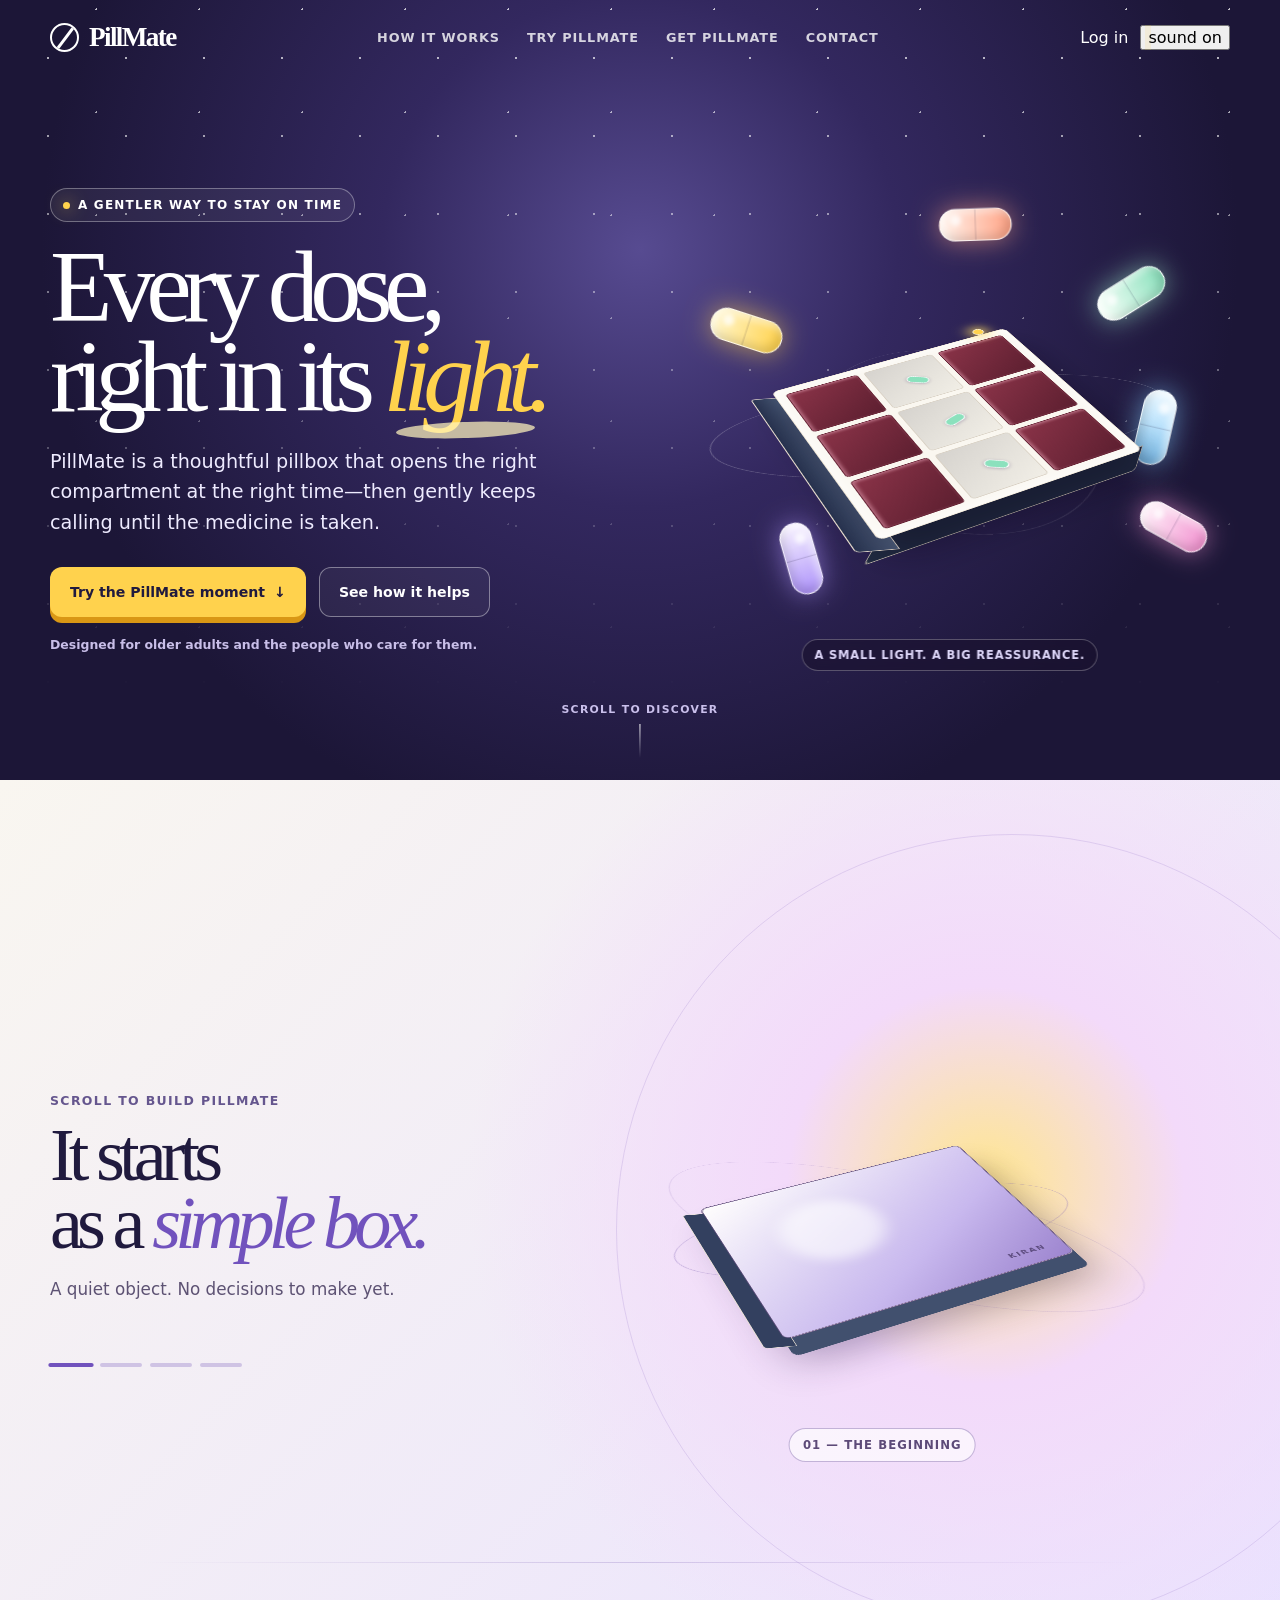
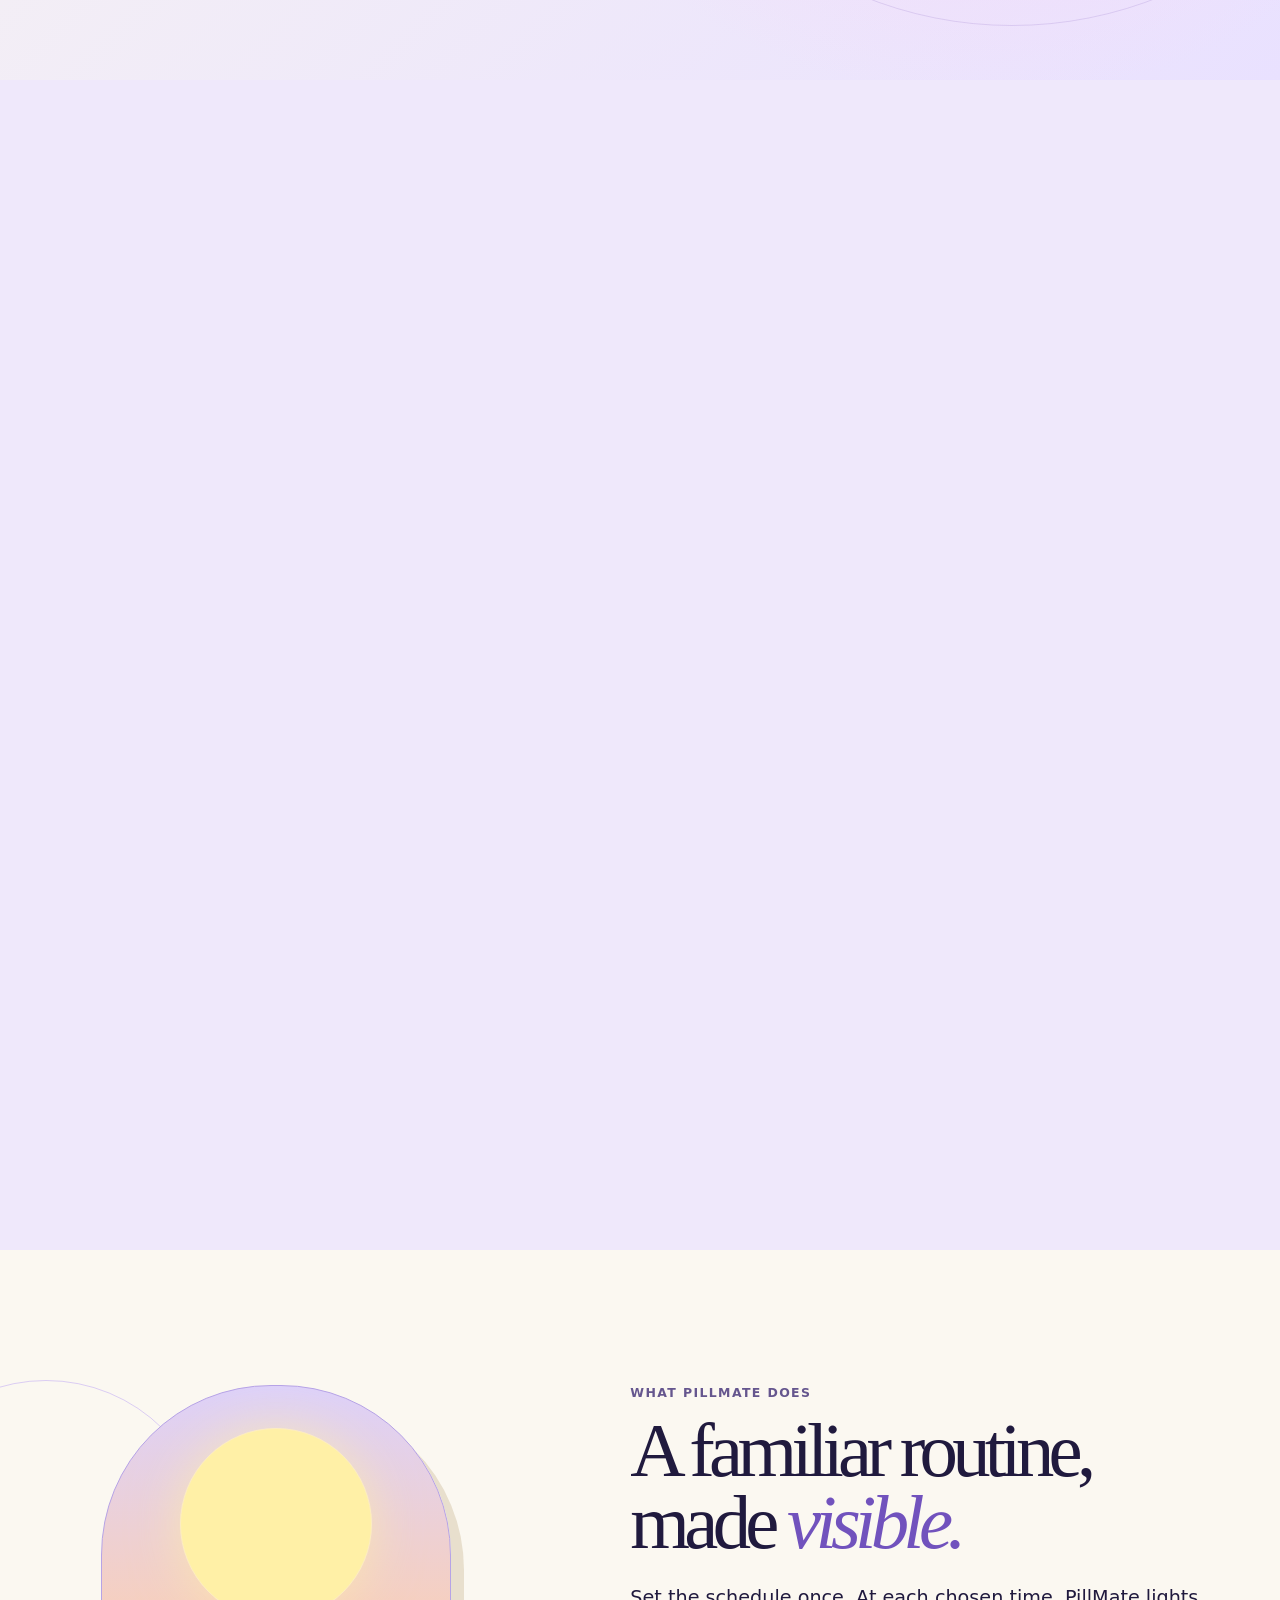
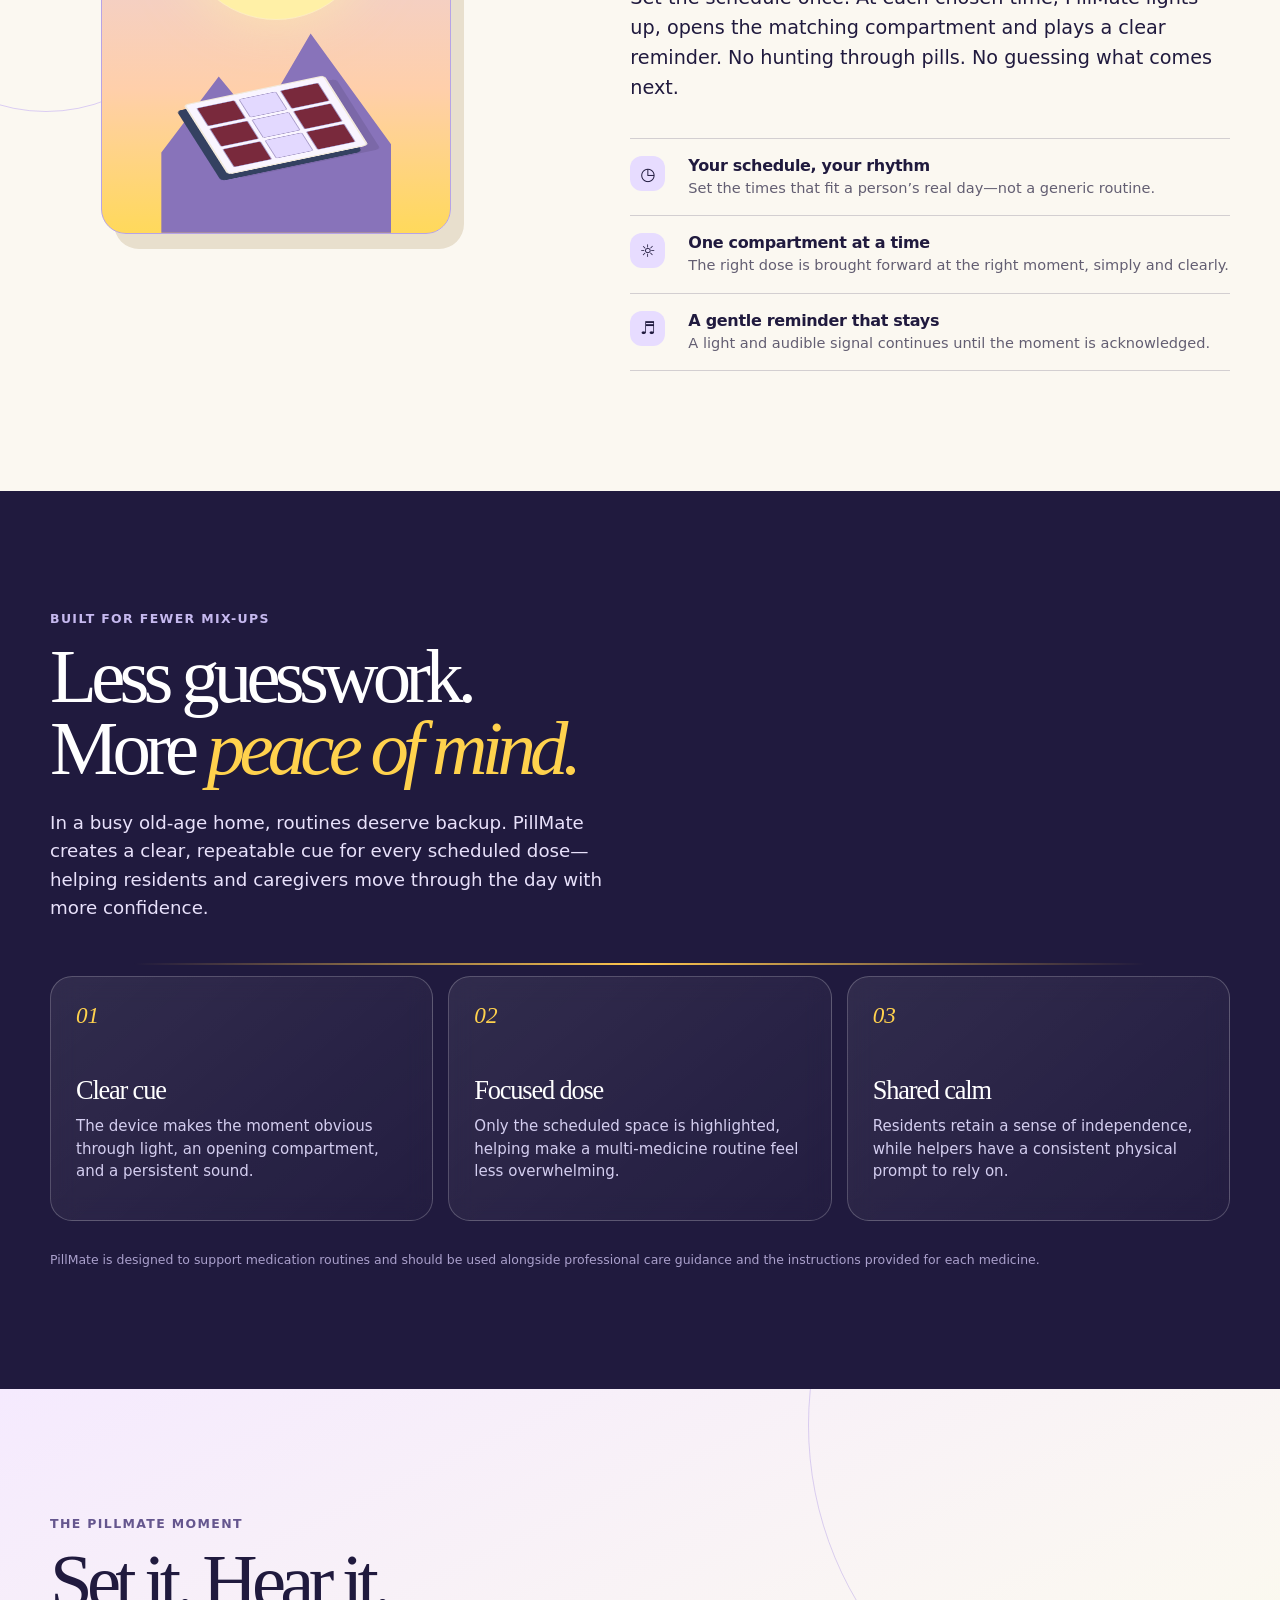
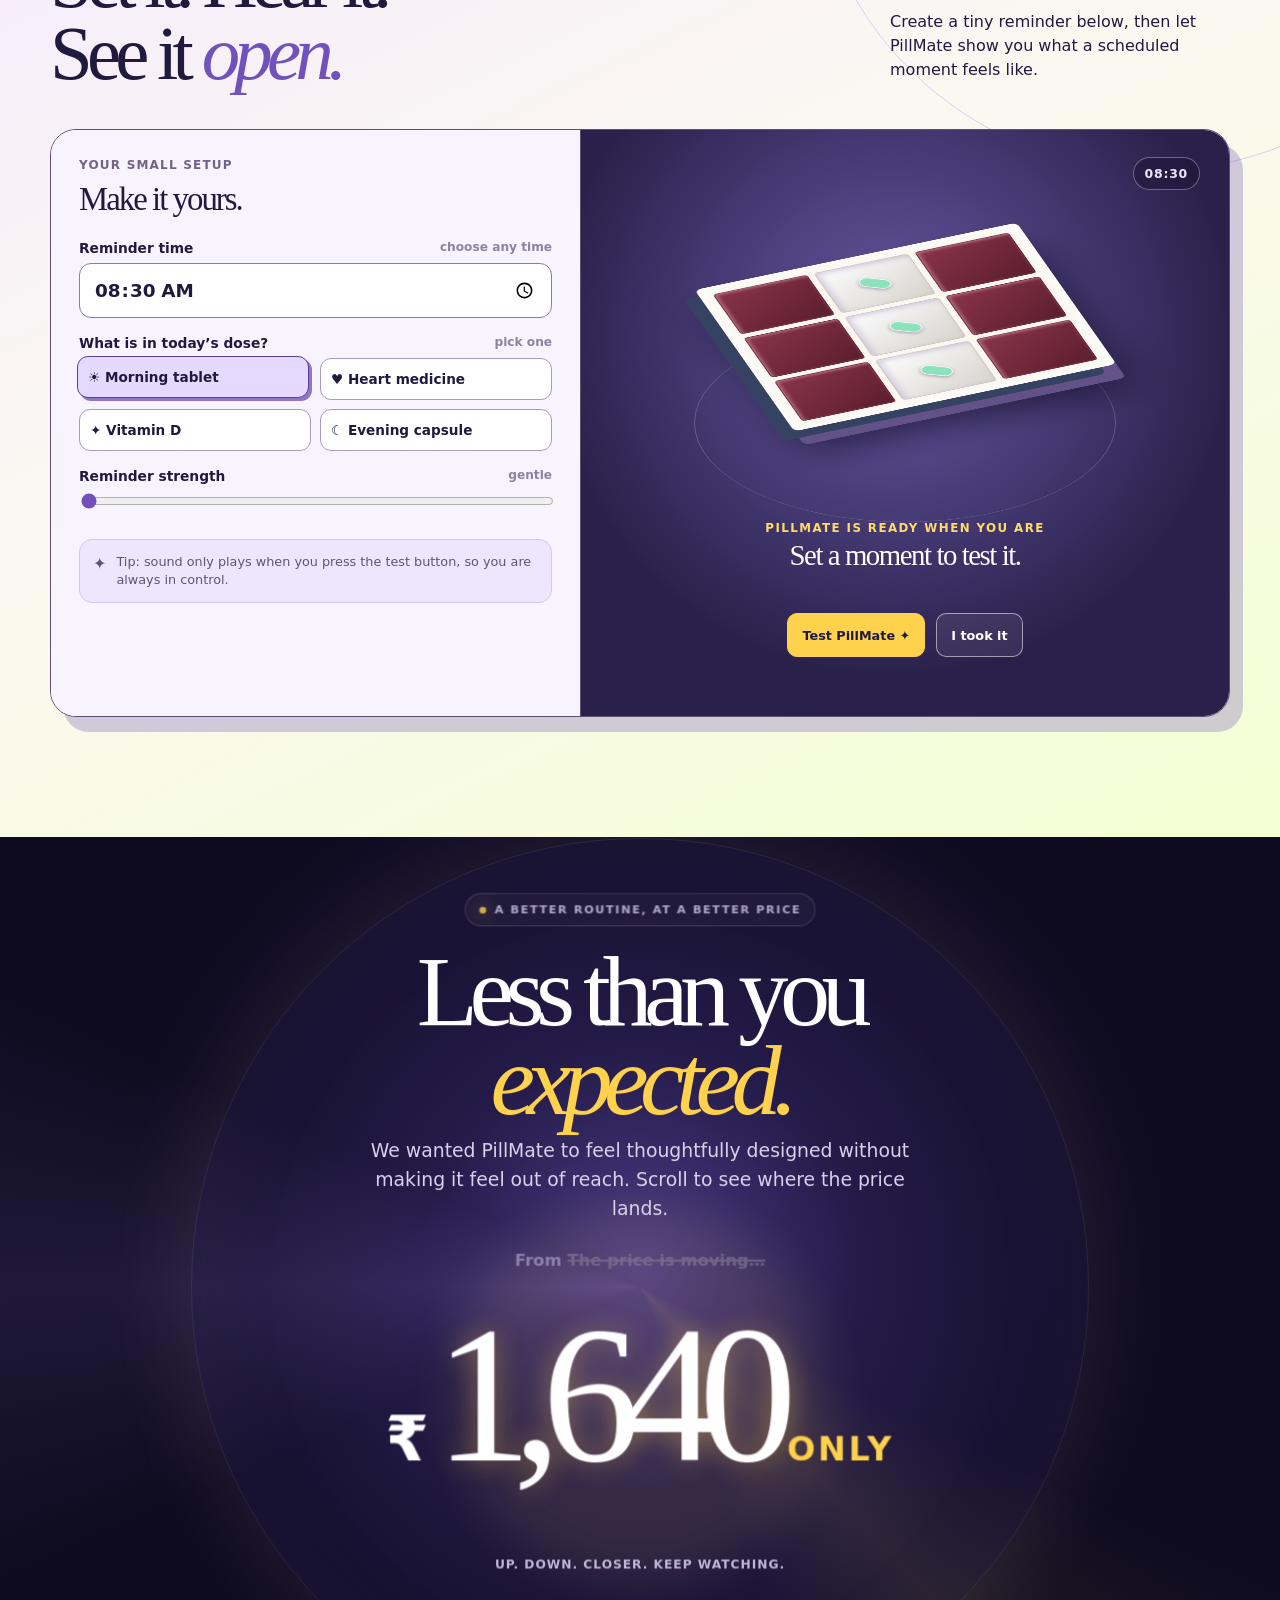
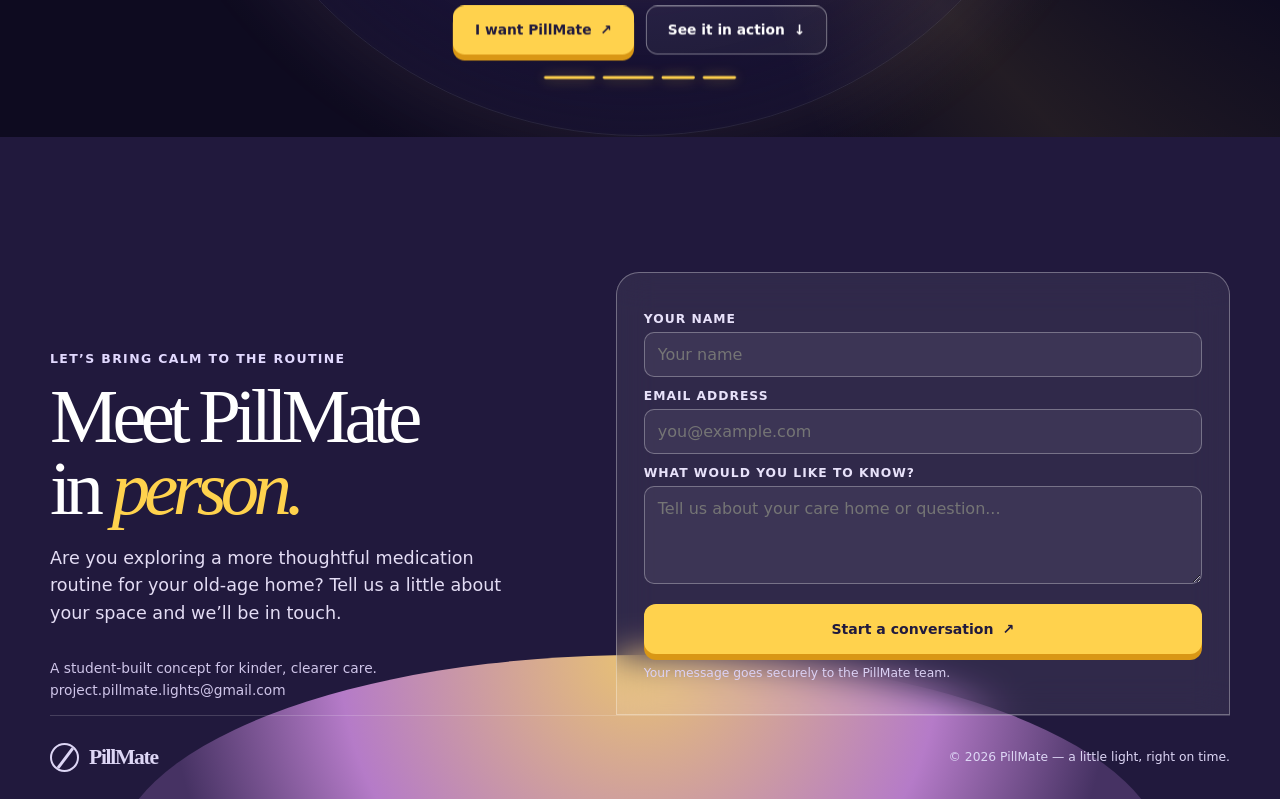
==== commit 53ce4239: "Add login button to PillMate navigation" ====
--- a/index.html
+++ b/index.html
@@ -39,7 +39,7 @@
     .nav-links { display: flex; gap: 27px; align-items: center; font-size: .8rem; font-weight: 800; letter-spacing: .07em; text-transform: uppercase; }
     .nav-links a { opacity: .8; transition: opacity .2s; }
     .nav-links a:hover { opacity: 1; }
-    .sound-button { display: inline-flex; gap: 7px; align-items: center; border: 1px solid #ffffff77; padding: 10px 13px; color: inherit; border-radius: 999px; background: #ffffff12; font-size: .72rem; font-weight: 800; letter-spacing: .07em; text-transform: uppercase; backdrop-filter: blur(10px); }
+    .nav-actions { display: flex; align-items: center; gap: 12px; }\n    .login-button { display: inline-flex; align-items: center; justify-content: center; min-height: 40px; padding: 9px 16px; border: 1px solid var(--gold); border-radius: 999px; color: var(--ink); background: var(--gold); font-size: .76rem; font-weight: 900; letter-spacing: .06em; text-transform: uppercase; transition: transform .18s, background .18s; }\n    .login-button:hover { transform: translateY(-2px); background: #ffe18a; }\n    .sound-button { display: inline-flex; gap: 7px; align-items: center; border: 1px solid #ffffff77; padding: 10px 13px; color: inherit; border-radius: 999px; background: #ffffff12; font-size: .72rem; font-weight: 800; letter-spacing: .07em; text-transform: uppercase; backdrop-filter: blur(10px); }
     .sound-dot { width: 7px; height: 7px; border-radius: 50%; background: var(--gold); box-shadow: 0 0 0 3px #ffd24d22; }
 
     .hero { position: relative; min-height: 780px; display: grid; place-items: center; padding: 140px 0 80px; color: #fff; overflow: hidden; background: radial-gradient(circle at 50% 32%, #574b91 0, #33285f 31%, #1c1637 72%); }
@@ -869,7 +869,7 @@
   <div class="nav-wrap"><nav class="shell">
     <a class="logo" href="#top" aria-label="PillMate home"><span class="logo-mark"></span>PillMate</a>
     <div class="nav-links"><a href="#how">How it works</a><a href="#demo">Try PillMate</a><a href="#offer">Get PillMate</a><a href="#contact">Contact</a></div>
-    <button class="sound-button" id="globalSound" type="button" aria-label="Play a gentle PillMate chime"><span class="sound-dot"></span>sound on</button>
+    <div class="nav-actions"><a class="login-button" href="/auth/login.html">Log in</a><button class="sound-button" id="globalSound" type="button" aria-label="Play a gentle PillMate chime"><span class="sound-dot"></span>sound on</button></div>
   </nav></div>
 
   <main id="main">
